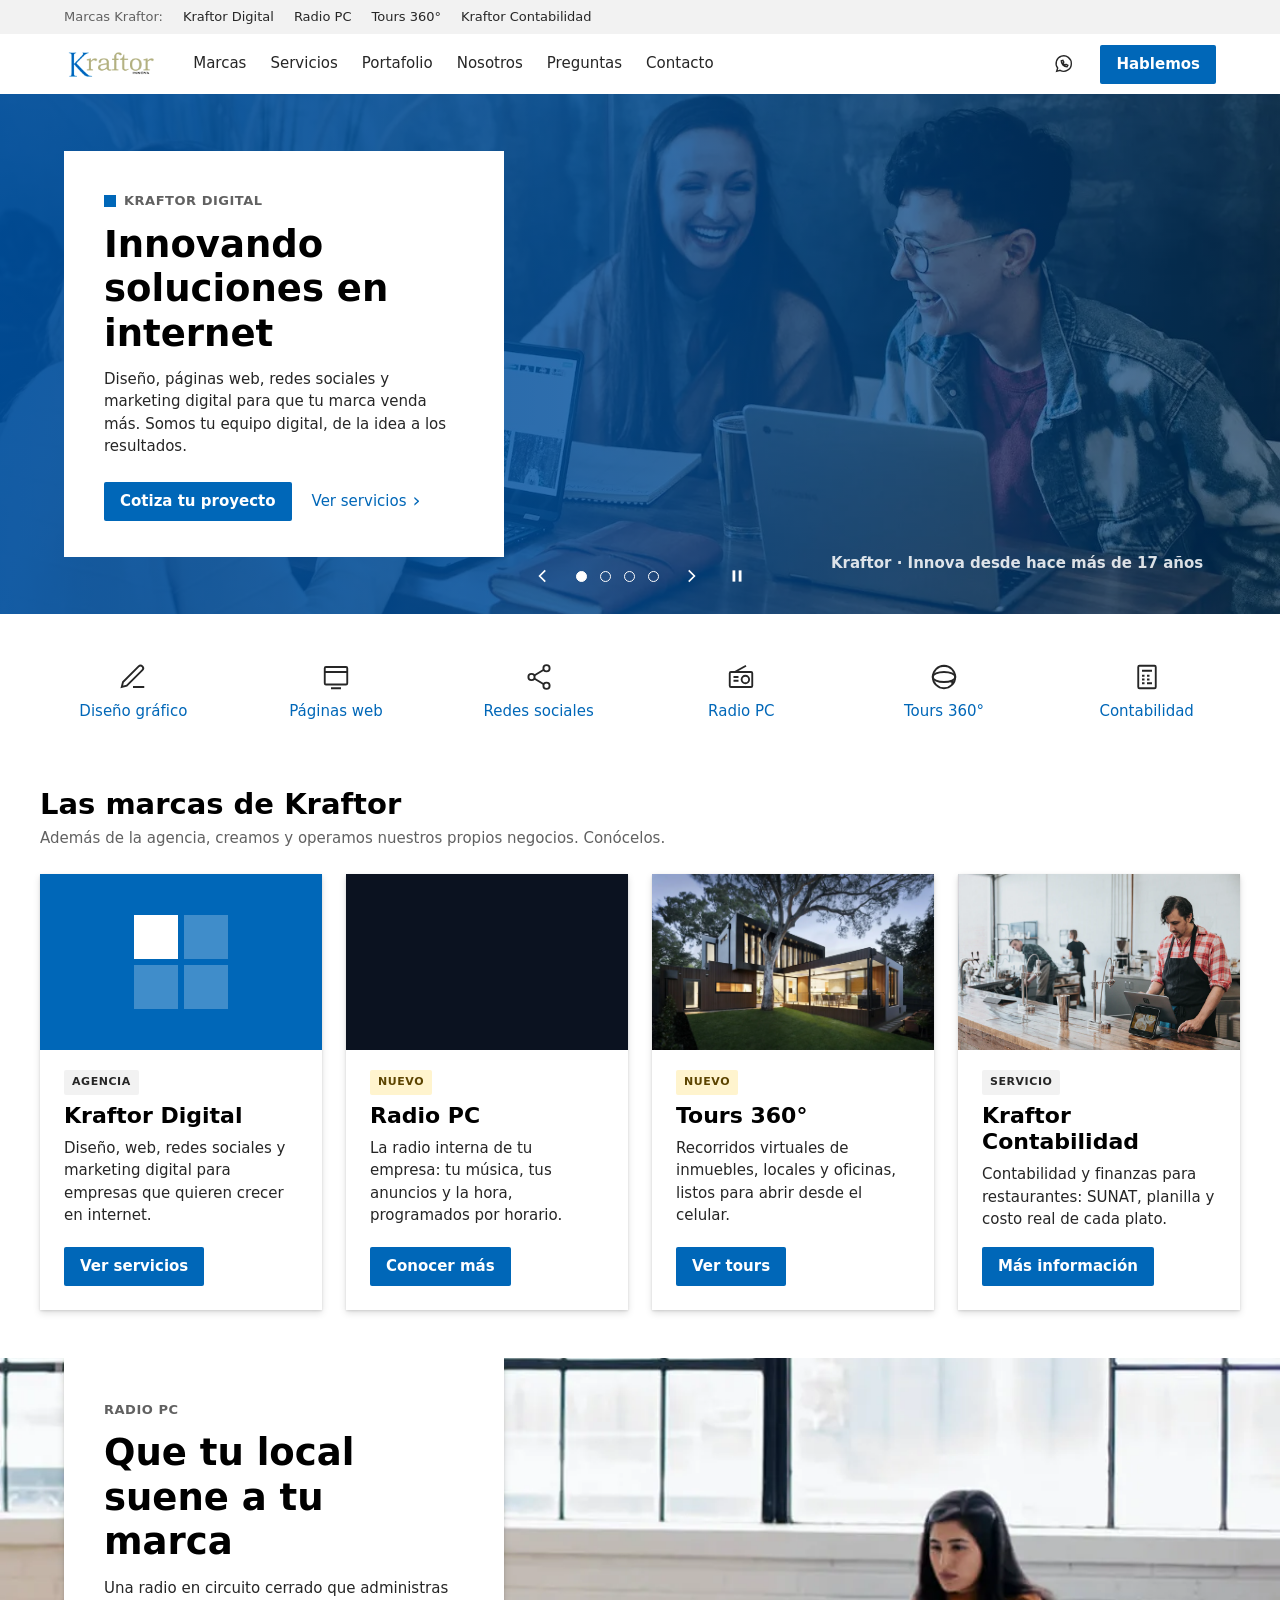
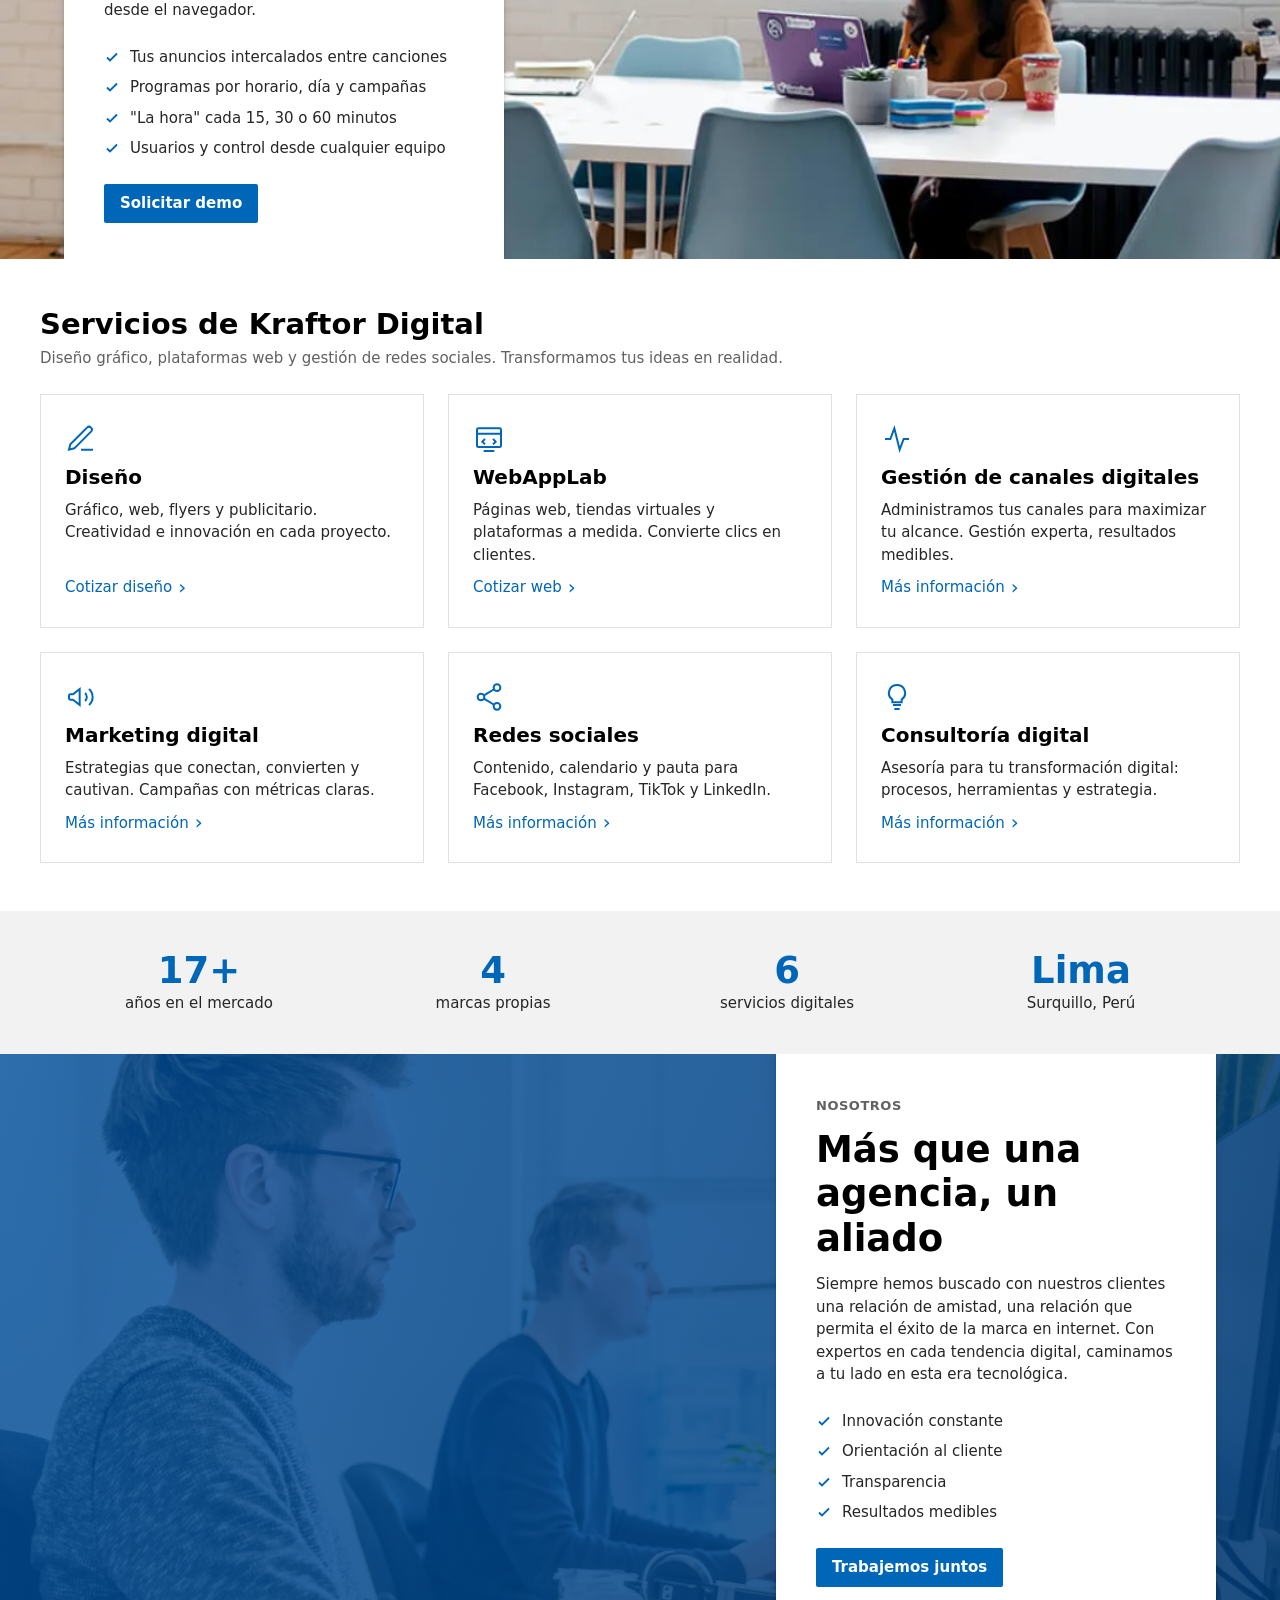
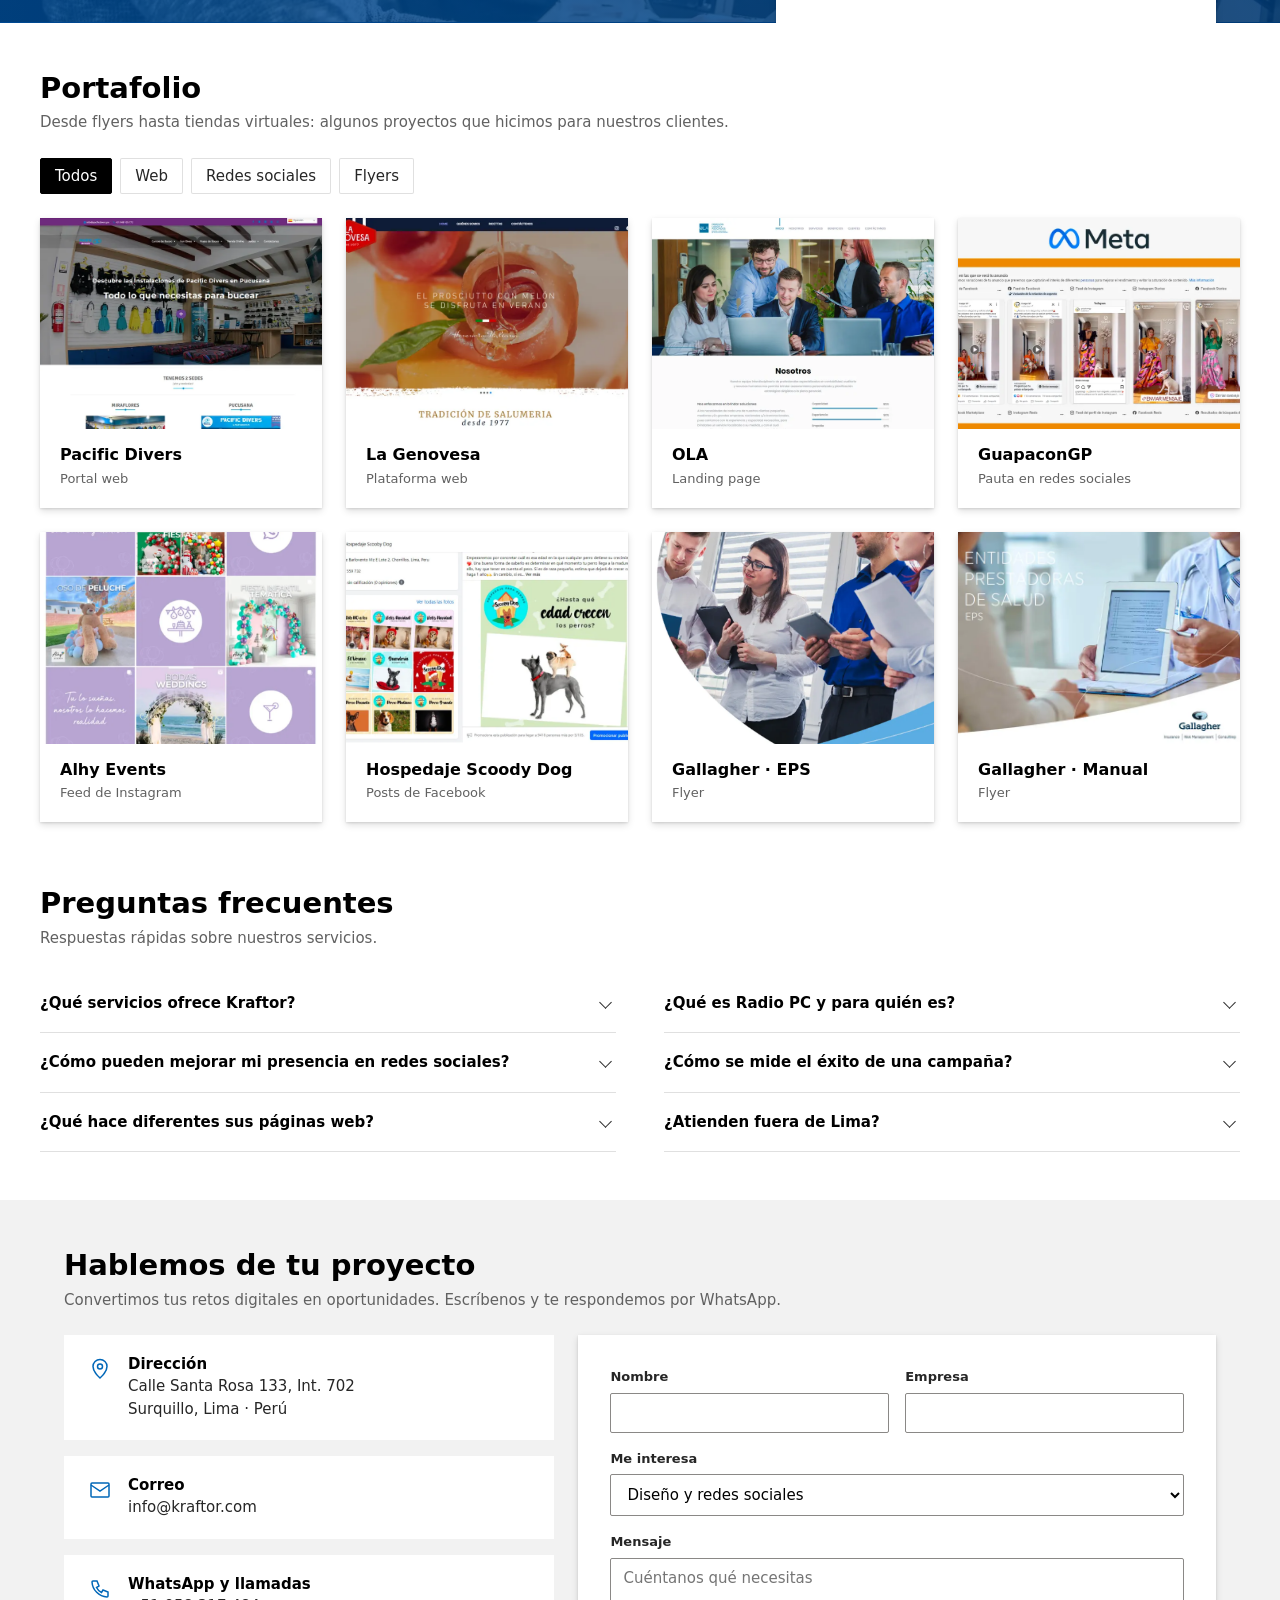
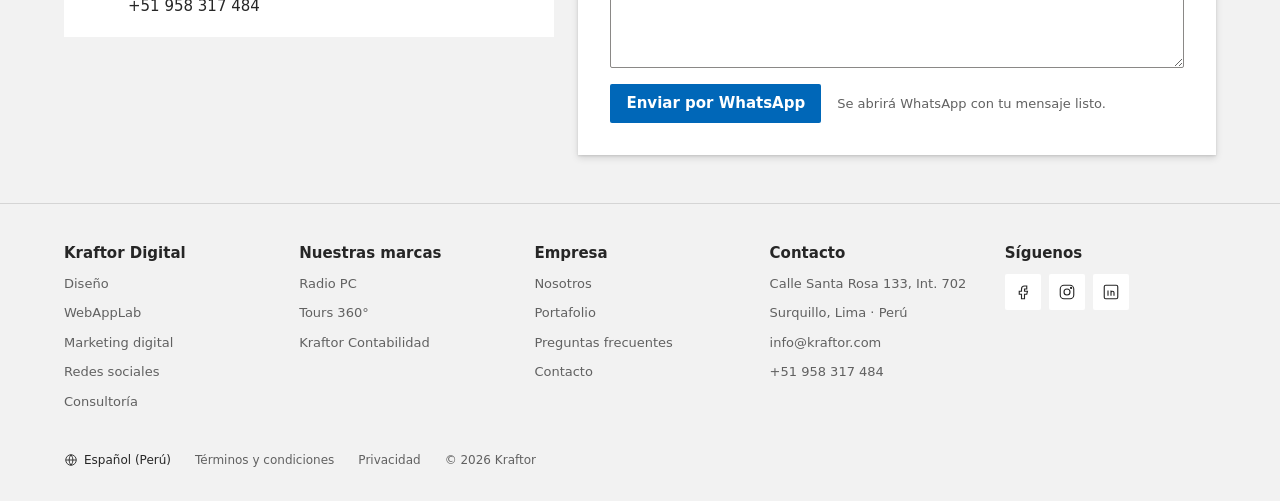
==== index.html @ 8a876e5a "Nuevo sitio kraftor.com (diseño Vitrina, estilo Microsoft) Co-Authored-By: Claude Opus 5.5 <noreply@" ====
<!doctype html>
<html lang="es">
<head>
<meta charset="utf-8" />
<meta name="viewport" content="width=device-width, initial-scale=1" />
<title>Kraftor · Innovando soluciones en internet</title>
<meta name="description" content="Agencia digital en Lima: diseño, páginas web, redes sociales y marketing digital. Conoce también Radio PC, Tours 360° y Kraftor Contabilidad." />
<meta property="og:title" content="Kraftor · Innovando soluciones en internet" />
<meta property="og:description" content="Diseño, páginas web, redes sociales y marketing digital. Y nuestras marcas: Radio PC, Tours 360° y Kraftor Contabilidad." />
<meta property="og:type" content="website" />
<meta property="og:url" content="https://kraftor.com/" />
<meta property="og:image" content="https://kraftor.com/img/equipo-laptops-1600.webp" />
<link rel="canonical" href="https://kraftor.com/" />
<link rel="icon" href="img/favicon.png" />
<link rel="stylesheet" href="css/styles.css" />
</head>
<body>

<!-- Banda de marcas (como la barra de Microsoft con sus productos) -->
<div class="marcas-bar">
  <div class="wrap">
    <span>Marcas Kraftor:</span>
    <a href="#marcas">Kraftor Digital</a>
    <a href="#radio-pc">Radio PC</a>
    <a href="https://360.kraftor.com" target="_blank" rel="noopener">Tours 360°</a>
    <a href="https://contabilidad.kraftor.com" target="_blank" rel="noopener">Kraftor Contabilidad</a>
  </div>
</div>

<header class="nav" id="nav">
  <div class="wrap">
    <a class="logo" href="#inicio" aria-label="Kraftor, ir al inicio"><img src="img/logo_kraftor_280x100.png" alt="Kraftor Innova" width="95" height="34" /></a>
    <ul class="nav-links" id="menu">
      <li><a href="#marcas">Marcas</a></li>
      <li><a href="#servicios">Servicios</a></li>
      <li><a href="#portafolio">Portafolio</a></li>
      <li><a href="#nosotros">Nosotros</a></li>
      <li><a href="#preguntas">Preguntas</a></li>
      <li><a href="#contacto">Contacto</a></li>
    </ul>
    <div class="nav-der">
      <a class="icon-btn" data-wa href="#contacto" aria-label="Escríbenos por WhatsApp">
        <svg viewBox="0 0 24 24" fill="none" stroke="currentColor" stroke-width="1.5"><path d="M20 11.6a8.3 8.3 0 0 1-12.3 7.3L4 20l1.1-3.6A8.3 8.3 0 1 1 20 11.6Z"/><path d="M9 8.5c0 3.5 2.7 6.5 6.3 6.5l.9-1.6-2-1-.9.9c-1-.4-2-1.4-2.4-2.4l.9-.9-1-2L9 8.5Z"/></svg>
      </a>
      <a class="btn" href="#contacto">Hablemos</a>
      <button class="icon-btn menu-btn" id="menuBtn" aria-label="Abrir menú" aria-expanded="false" aria-controls="menu">
        <svg viewBox="0 0 24 24" fill="none" stroke="currentColor" stroke-width="1.5"><path d="M3 6h18M3 12h18M3 18h18"/></svg>
      </button>
    </div>
  </div>
</header>

<main id="inicio">

  <!-- ============ HERO CARRUSEL ============ -->
  <section class="hero" aria-roledescription="carrusel" aria-label="Destacados">
    <div class="slides" id="slides">

      <article class="slide activo fondo-kraftor" aria-roledescription="diapositiva" aria-label="1 de 4">
        <div class="slide-fondo" aria-hidden="true">
          <img src="img/equipo-laptops-1600.webp" alt="" style="object-position: 70% 40%" />
          <div class="velo-azul velo-hero"></div>
          <div class="claim">Kraftor · Innova desde hace más de 17 años</div>
        </div>
        <div class="wrap">
          <div class="tarjeta-hero">
            <span class="eyebrow"><i class="marca-cuadro" style="background:var(--azul)"></i>Kraftor Digital</span>
            <h1>Innovando soluciones en internet</h1>
            <p>Diseño, páginas web, redes sociales y marketing digital para que tu marca venda más. Somos tu equipo digital, de la idea a los resultados.</p>
            <div class="acciones">
              <a class="btn" href="#contacto">Cotiza tu proyecto</a>
              <a class="link" href="#servicios">Ver servicios</a>
            </div>
          </div>
        </div>
      </article>

      <article class="slide fondo-radio" aria-roledescription="diapositiva" aria-label="2 de 4">
        <div class="slide-fondo" aria-hidden="true">
          <span class="al-aire">AL AIRE</span>
          <div class="ecualizador"><i></i><i></i><i></i><i></i><i></i><i></i><i></i><i></i><i></i></div>
        </div>
        <div class="wrap">
          <div class="tarjeta-hero">
            <span class="eyebrow"><i class="marca-cuadro" style="background:#0b1220"></i>Radio PC · Nuevo</span>
            <h2>Tu empresa, con su propia radio</h2>
            <p>Música, tus anuncios y la hora, en circuito cerrado. Ideal para tiendas, oficinas, restaurantes y centros comerciales.</p>
            <div class="acciones">
              <a class="btn" href="#radio-pc">Conoce Radio PC</a>
              <a class="link" data-wa-texto="Hola, quiero una demo de Radio PC" href="#contacto">Pedir demo</a>
            </div>
          </div>
        </div>
      </article>

      <article class="slide" style="--bg-slide:#1b2a3a; background:#1b2a3a" aria-roledescription="diapositiva" aria-label="3 de 4">
        <div class="slide-fondo lado" aria-hidden="true"><img src="img/tours-360-casa.webp" alt="" style="object-position: 55% 60%" loading="lazy" /></div>
        <div class="wrap">
          <div class="tarjeta-hero">
            <span class="eyebrow"><i class="marca-cuadro" style="background:#1b2a3a"></i>Tours 360° · Nuevo</span>
            <h2>Que recorran tu espacio antes de visitarlo</h2>
            <p>Fotografiamos tu inmueble, local u oficina en 360° y lo convertimos en un recorrido que tus clientes abren desde el celular.</p>
            <div class="acciones">
              <a class="btn" href="https://360.kraftor.com" target="_blank" rel="noopener">Ver Tours 360°</a>
              <a class="link" data-wa-texto="Hola, quiero cotizar un tour virtual 360°" href="#contacto">Cotizar mi tour</a>
            </div>
          </div>
        </div>
      </article>

      <article class="slide" style="--bg-slide:#2c2a26; background:#2c2a26" aria-roledescription="diapositiva" aria-label="4 de 4">
        <div class="slide-fondo lado" aria-hidden="true"><img src="img/conta-cocina-900.webp" alt="" loading="lazy" /></div>
        <div class="wrap">
          <div class="tarjeta-hero">
            <span class="eyebrow"><i class="marca-cuadro" style="background:#2f5d50"></i>Kraftor Contabilidad</span>
            <h2>Tú cuidas la cocina. Nosotros, los números.</h2>
            <p>Contabilidad, SUNAT, planilla y costeo de platos para restaurantes y negocios gastronómicos.</p>
            <div class="acciones">
              <a class="btn" href="https://contabilidad.kraftor.com" target="_blank" rel="noopener">Más información</a>
            </div>
          </div>
        </div>
      </article>
    </div>

    <div class="hero-ctrl">
      <button id="prev" aria-label="Anterior"><svg viewBox="0 0 16 16" fill="none" stroke="currentColor" stroke-width="1.5"><path d="M10 3 5 8l5 5"/></svg></button>
      <div id="puntos" style="display:flex"></div>
      <button id="next" aria-label="Siguiente"><svg viewBox="0 0 16 16" fill="none" stroke="currentColor" stroke-width="1.5"><path d="m6 3 5 5-5 5"/></svg></button>
      <button id="pausa" aria-label="Pausar"><svg viewBox="0 0 16 16" fill="currentColor"><rect x="4" y="3" width="2.5" height="10"/><rect x="9.5" y="3" width="2.5" height="10"/></svg></button>
    </div>
  </section>

  <!-- ============ FILA DE ÍCONOS ============ -->
  <nav class="iconos wrap" aria-label="Accesos rápidos">
    <ul>
      <li><a href="#servicios"><svg viewBox="0 0 24 24" fill="none" stroke="currentColor" stroke-width="1.5"><path d="M12 20h9M16.5 3.5a2.1 2.1 0 0 1 3 3L7 19l-4 1 1-4Z"/></svg>Diseño gráfico</a></li>
      <li><a href="#servicios"><svg viewBox="0 0 24 24" fill="none" stroke="currentColor" stroke-width="1.5"><rect x="3" y="4" width="18" height="14" rx="1"/><path d="M3 8h18M8 21h8"/></svg>Páginas web</a></li>
      <li><a href="#servicios"><svg viewBox="0 0 24 24" fill="none" stroke="currentColor" stroke-width="1.5"><circle cx="18" cy="5" r="2.5"/><circle cx="6" cy="12" r="2.5"/><circle cx="18" cy="19" r="2.5"/><path d="m8.2 10.8 7.6-4.6M8.2 13.2l7.6 4.6"/></svg>Redes sociales</a></li>
      <li><a href="#radio-pc"><svg viewBox="0 0 24 24" fill="none" stroke="currentColor" stroke-width="1.5"><rect x="3" y="8" width="18" height="12" rx="1"/><path d="m7 8 9-5"/><circle cx="15.5" cy="14" r="3"/><path d="M6 12h4M6 15h4"/></svg>Radio PC</a></li>
      <li><a href="https://360.kraftor.com" target="_blank" rel="noopener"><svg viewBox="0 0 24 24" fill="none" stroke="currentColor" stroke-width="1.5"><ellipse cx="12" cy="12" rx="9" ry="4"/><path d="M12 3a9 9 0 0 1 0 18M12 3a9 9 0 0 0 0 18"/><path d="m17 15.5 2 .5-.5 2"/></svg>Tours 360°</a></li>
      <li><a href="https://contabilidad.kraftor.com" target="_blank" rel="noopener"><svg viewBox="0 0 24 24" fill="none" stroke="currentColor" stroke-width="1.5"><rect x="5" y="3" width="14" height="18" rx="1"/><path d="M8 7h8M8 11h2M12 11h2M8 14h2M12 14h2M8 17h2M12 17h4"/></svg>Contabilidad</a></li>
    </ul>
  </nav>

  <!-- ============ MARCAS (grilla de 4) ============ -->
  <section class="seccion wrap" id="marcas">
    <div class="sec-head">
      <h2>Las marcas de Kraftor</h2>
      <p>Además de la agencia, creamos y operamos nuestros propios negocios. Conócelos.</p>
    </div>
    <div class="grid-4">
      <article class="card">
        <div class="card-img"><div class="ilus ilus-digital"><div class="cuad"><i></i><i></i><i></i><i></i></div></div></div>
        <div class="card-body">
          <span class="tag">Agencia</span>
          <h3>Kraftor Digital</h3>
          <p>Diseño, web, redes sociales y marketing digital para empresas que quieren crecer en internet.</p>
          <a class="btn" href="#servicios">Ver servicios</a>
        </div>
      </article>
      <article class="card">
        <div class="card-img"><div class="ilus ilus-radio"><div class="mini-eq"><i></i><i></i><i></i><i></i><i></i><i></i><i></i></div></div></div>
        <div class="card-body">
          <span class="tag nuevo">Nuevo</span>
          <h3>Radio PC</h3>
          <p>La radio interna de tu empresa: tu música, tus anuncios y la hora, programados por horario.</p>
          <a class="btn" href="#radio-pc">Conocer más</a>
        </div>
      </article>
      <article class="card">
        <div class="card-img"><img src="img/tours-360-casa.webp" alt="Casa moderna iluminada al anochecer" loading="lazy" /></div>
        <div class="card-body">
          <span class="tag nuevo">Nuevo</span>
          <h3>Tours 360°</h3>
          <p>Recorridos virtuales de inmuebles, locales y oficinas, listos para abrir desde el celular.</p>
          <a class="btn" href="https://360.kraftor.com" target="_blank" rel="noopener">Ver tours</a>
        </div>
      </article>
      <article class="card">
        <div class="card-img"><img src="img/conta-cuentas-900.webp" alt="Dueño de restaurante revisando sus cuentas" loading="lazy" /></div>
        <div class="card-body">
          <span class="tag">Servicio</span>
          <h3>Kraftor Contabilidad</h3>
          <p>Contabilidad y finanzas para restaurantes: SUNAT, planilla y costo real de cada plato.</p>
          <a class="btn" href="https://contabilidad.kraftor.com" target="_blank" rel="noopener">Más información</a>
        </div>
      </article>
    </div>
  </section>

  <!-- ============ BANDA: RADIO PC ============ -->
  <section class="banda" id="radio-pc">
    <img src="img/equipo-1200.webp" alt="" loading="lazy" />
    <div class="wrap">
      <div class="tarjeta-hero">
        <span class="eyebrow">Radio PC</span>
        <h2>Que tu local suene a tu marca</h2>
        <p>Una radio en circuito cerrado que administras desde el navegador.</p>
        <ul class="lista-check">
          <li>Tus anuncios intercalados entre canciones</li>
          <li>Programas por horario, día y campañas</li>
          <li>"La hora" cada 15, 30 o 60 minutos</li>
          <li>Usuarios y control desde cualquier equipo</li>
        </ul>
        <a class="btn" data-wa-texto="Hola, quiero una demo de Radio PC" href="#contacto">Solicitar demo</a>
      </div>
    </div>
  </section>

  <!-- ============ SERVICIOS ============ -->
  <section class="seccion wrap" id="servicios">
    <div class="sec-head">
      <h2>Servicios de Kraftor Digital</h2>
      <p>Diseño gráfico, plataformas web y gestión de redes sociales. Transformamos tus ideas en realidad.</p>
    </div>
    <div class="grid-3">
      <div class="servicio">
        <svg viewBox="0 0 24 24" fill="none" stroke="currentColor" stroke-width="1.5"><path d="M12 20h9M16.5 3.5a2.1 2.1 0 0 1 3 3L7 19l-4 1 1-4Z"/></svg>
        <h3>Diseño</h3>
        <p>Gráfico, web, flyers y publicitario. Creatividad e innovación en cada proyecto.</p>
        <a class="link" href="#contacto">Cotizar diseño</a>
      </div>
      <div class="servicio">
        <svg viewBox="0 0 24 24" fill="none" stroke="currentColor" stroke-width="1.5"><rect x="3" y="4" width="18" height="14" rx="1"/><path d="M3 8h18M8 21h8M9 12l-2 2 2 2M15 12l2 2-2 2"/></svg>
        <h3>WebAppLab</h3>
        <p>Páginas web, tiendas virtuales y plataformas a medida. Convierte clics en clientes.</p>
        <a class="link" href="#contacto">Cotizar web</a>
      </div>
      <div class="servicio">
        <svg viewBox="0 0 24 24" fill="none" stroke="currentColor" stroke-width="1.5"><path d="M3 12h4l3-8 4 16 3-8h4"/></svg>
        <h3>Gestión de canales digitales</h3>
        <p>Administramos tus canales para maximizar tu alcance. Gestión experta, resultados medibles.</p>
        <a class="link" href="#contacto">Más información</a>
      </div>
      <div class="servicio">
        <svg viewBox="0 0 24 24" fill="none" stroke="currentColor" stroke-width="1.5"><path d="M3 11v2a1 1 0 0 0 1 1h2l5 4V6L6 10H4a1 1 0 0 0-1 1ZM15 9a4 4 0 0 1 0 6M18 6a8 8 0 0 1 0 12"/></svg>
        <h3>Marketing digital</h3>
        <p>Estrategias que conectan, convierten y cautivan. Campañas con métricas claras.</p>
        <a class="link" href="#contacto">Más información</a>
      </div>
      <div class="servicio">
        <svg viewBox="0 0 24 24" fill="none" stroke="currentColor" stroke-width="1.5"><circle cx="18" cy="5" r="2.5"/><circle cx="6" cy="12" r="2.5"/><circle cx="18" cy="19" r="2.5"/><path d="m8.2 10.8 7.6-4.6M8.2 13.2l7.6 4.6"/></svg>
        <h3>Redes sociales</h3>
        <p>Contenido, calendario y pauta para Facebook, Instagram, TikTok y LinkedIn.</p>
        <a class="link" href="#contacto">Más información</a>
      </div>
      <div class="servicio">
        <svg viewBox="0 0 24 24" fill="none" stroke="currentColor" stroke-width="1.5"><path d="M9 18h6M10 21h4M12 3a6 6 0 0 0-3.5 10.9V16h7v-2.1A6 6 0 0 0 12 3Z"/></svg>
        <h3>Consultoría digital</h3>
        <p>Asesoría para tu transformación digital: procesos, herramientas y estrategia.</p>
        <a class="link" href="#contacto">Más información</a>
      </div>
    </div>
  </section>

  <!-- ============ CIFRAS ============ -->
  <section class="cifras" id="nosotros" aria-label="Kraftor en cifras">
    <div class="wrap">
      <ul>
        <li><strong>17+</strong><span>años en el mercado</span></li>
        <li><strong>4</strong><span>marcas propias</span></li>
        <li><strong>6</strong><span>servicios digitales</span></li>
        <li><strong>Lima</strong><span>Surquillo, Perú</span></li>
      </ul>
    </div>
  </section>

  <!-- ============ BANDA: NOSOTROS ============ -->
  <section class="banda der" style="background:var(--azul-hero-2)">
    <img class="espejo" src="img/nosotros-oficina-1600.webp" alt="" loading="lazy" />
    <div class="velo-azul" aria-hidden="true"></div>
    <div class="wrap">
      <div class="tarjeta-hero">
        <span class="eyebrow">Nosotros</span>
        <h2>Más que una agencia, un aliado</h2>
        <p>Siempre hemos buscado con nuestros clientes una relación de amistad, una relación que permita el éxito de la marca en internet. Con expertos en cada tendencia digital, caminamos a tu lado en esta era tecnológica.</p>
        <ul class="lista-check">
          <li>Innovación constante</li>
          <li>Orientación al cliente</li>
          <li>Transparencia</li>
          <li>Resultados medibles</li>
        </ul>
        <a class="btn" href="#contacto">Trabajemos juntos</a>
      </div>
    </div>
  </section>

  <!-- ============ PORTAFOLIO ============ -->
  <section class="seccion wrap" id="portafolio">
    <div class="sec-head">
      <h2>Portafolio</h2>
      <p>Desde flyers hasta tiendas virtuales: algunos proyectos que hicimos para nuestros clientes.</p>
    </div>
    <div class="filtros" role="group" aria-label="Filtrar portafolio">
      <button aria-pressed="true" data-f="*">Todos</button>
      <button aria-pressed="false" data-f="web">Web</button>
      <button aria-pressed="false" data-f="redes">Redes sociales</button>
      <button aria-pressed="false" data-f="flyer">Flyers</button>
    </div>
    <div class="grid-4 port" id="port">
      <article class="card" data-cat="web"><div class="card-img"><img src="img/portafolio/p4.webp" alt="Sitio web de Pacific Divers" loading="lazy" /></div><div class="card-body"><h3>Pacific Divers</h3><span class="cat">Portal web</span></div></article>
      <article class="card" data-cat="web"><div class="card-img"><img src="img/portafolio/p7.webp" alt="Plataforma web de La Genovesa" loading="lazy" /></div><div class="card-body"><h3>La Genovesa</h3><span class="cat">Plataforma web</span></div></article>
      <article class="card" data-cat="web"><div class="card-img"><img src="img/portafolio/p8.webp" alt="Landing page de OLA" loading="lazy" /></div><div class="card-body"><h3>OLA</h3><span class="cat">Landing page</span></div></article>
      <article class="card" data-cat="redes"><div class="card-img"><img src="img/portafolio/p2.webp" alt="Pauta publicitaria GuapaconGP" loading="lazy" /></div><div class="card-body"><h3>GuapaconGP</h3><span class="cat">Pauta en redes sociales</span></div></article>
      <article class="card" data-cat="redes"><div class="card-img"><img src="img/portafolio/p5.webp" alt="Feed de Instagram de Alhy Events" loading="lazy" /></div><div class="card-body"><h3>Alhy Events</h3><span class="cat">Feed de Instagram</span></div></article>
      <article class="card" data-cat="redes"><div class="card-img"><img src="img/portafolio/p9.webp" alt="Posts de Facebook de Hospedaje Scoody Dog" loading="lazy" /></div><div class="card-body"><h3>Hospedaje Scoody Dog</h3><span class="cat">Posts de Facebook</span></div></article>
      <article class="card" data-cat="flyer"><div class="card-img"><img src="img/portafolio/p1.webp" alt="Flyer EPS para Gallagher" loading="lazy" /></div><div class="card-body"><h3>Gallagher · EPS</h3><span class="cat">Flyer</span></div></article>
      <article class="card" data-cat="flyer"><div class="card-img"><img src="img/portafolio/p3.webp" alt="Manual de entidades EPS para Gallagher" loading="lazy" /></div><div class="card-body"><h3>Gallagher · Manual</h3><span class="cat">Flyer</span></div></article>
    </div>
  </section>

  <!-- ============ PREGUNTAS ============ -->
  <section class="seccion wrap" id="preguntas" style="padding-top:16px">
    <div class="sec-head">
      <h2>Preguntas frecuentes</h2>
      <p>Respuestas rápidas sobre nuestros servicios.</p>
    </div>
    <div class="faq">
      <div>
        <details><summary>¿Qué servicios ofrece Kraftor?</summary><p>Diseño gráfico y web, desarrollo de páginas y plataformas, gestión de redes sociales, marketing digital y consultoría digital. Además tenemos marcas propias: Radio PC, Tours 360° y Kraftor Contabilidad.</p></details>
        <details><summary>¿Cómo pueden mejorar mi presencia en redes sociales?</summary><p>Creamos una estrategia a tu medida: calendario de contenidos, diseño de piezas, pauta publicitaria y reportes para medir el engagement y las ventas.</p></details>
        <details><summary>¿Qué hace diferentes sus páginas web?</summary><p>Sitios rápidos, atractivos y pensados para buscadores y celulares, con una experiencia de usuario clara para que tus visitas se conviertan en clientes.</p></details>
      </div>
      <div>
        <details><summary>¿Qué es Radio PC y para quién es?</summary><p>Es la radio interna de tu empresa: música, anuncios propios y la hora, en circuito cerrado. Pensada para tiendas, oficinas, restaurantes y locales con público.</p></details>
        <details><summary>¿Cómo se mide el éxito de una campaña?</summary><p>Con métricas y análisis de datos: alcance, interacción, clics, mensajes y ventas. Ajustamos la estrategia para buscar el mejor retorno de inversión.</p></details>
        <details><summary>¿Atienden fuera de Lima?</summary><p>Sí. Estamos en Surquillo, Lima, y trabajamos de forma remota con clientes de todo el Perú.</p></details>
      </div>
    </div>
  </section>

  <!-- ============ CONTACTO ============ -->
  <section class="seccion contacto" id="contacto">
    <div class="wrap">
      <div class="sec-head">
        <h2>Hablemos de tu proyecto</h2>
        <p>Convertimos tus retos digitales en oportunidades. Escríbenos y te respondemos por WhatsApp.</p>
      </div>
      <div class="contacto-grid">
        <div class="datos">
          <div class="dato">
            <svg viewBox="0 0 24 24" fill="none" stroke="currentColor" stroke-width="1.5"><path d="M12 21s7-6.2 7-11.5a7 7 0 1 0-14 0C5 14.8 12 21 12 21Z"/><circle cx="12" cy="9.5" r="2.5"/></svg>
            <div><h3>Dirección</h3><p>Calle Santa Rosa 133, Int. 702<br />Surquillo, Lima · Perú</p></div>
          </div>
          <div class="dato">
            <svg viewBox="0 0 24 24" fill="none" stroke="currentColor" stroke-width="1.5"><rect x="3" y="5" width="18" height="14" rx="1"/><path d="m3 7 9 6 9-6"/></svg>
            <div><h3>Correo</h3><a data-correo href="mailto:info@kraftor.com">info@kraftor.com</a></div>
          </div>
          <div class="dato">
            <svg viewBox="0 0 24 24" fill="none" stroke="currentColor" stroke-width="1.5"><path d="M5 4h4l2 5-2.5 1.5a11 11 0 0 0 5 5L15 13l5 2v4a1 1 0 0 1-1 1A16 16 0 0 1 4 5a1 1 0 0 1 1-1Z"/></svg>
            <div><h3>WhatsApp y llamadas</h3><a data-wa href="#contacto">+51 958 317 484</a></div>
          </div>
        </div>
        <form class="form" id="form" novalidate>
          <label>Nombre<input name="nombre" required autocomplete="name" /></label>
          <label>Empresa<input name="empresa" autocomplete="organization" /></label>
          <label class="full">Me interesa
            <select name="interes">
              <option>Diseño y redes sociales</option>
              <option>Página web o tienda virtual</option>
              <option>Marketing digital</option>
              <option>Radio PC</option>
              <option>Tours 360°</option>
              <option>Kraftor Contabilidad</option>
              <option>Otro</option>
            </select>
          </label>
          <label class="full">Mensaje<textarea name="mensaje" required placeholder="Cuéntanos qué necesitas"></textarea></label>
          <div class="full" style="display:flex;gap:16px;align-items:center;flex-wrap:wrap">
            <button class="btn" type="submit">Enviar por WhatsApp</button>
            <span class="nota">Se abrirá WhatsApp con tu mensaje listo.</span>
          </div>
        </form>
      </div>
    </div>
  </section>
</main>

<!-- ============ PIE ============ -->
<footer class="pie">
  <div class="wrap">
    <div class="pie-cols">
      <div>
        <h4>Kraftor Digital</h4>
        <ul><li><a href="#servicios">Diseño</a></li><li><a href="#servicios">WebAppLab</a></li><li><a href="#servicios">Marketing digital</a></li><li><a href="#servicios">Redes sociales</a></li><li><a href="#servicios">Consultoría</a></li></ul>
      </div>
      <div>
        <h4>Nuestras marcas</h4>
        <ul><li><a href="#radio-pc">Radio PC</a></li><li><a href="https://360.kraftor.com" target="_blank" rel="noopener">Tours 360°</a></li><li><a href="https://contabilidad.kraftor.com" target="_blank" rel="noopener">Kraftor Contabilidad</a></li></ul>
      </div>
      <div>
        <h4>Empresa</h4>
        <ul><li><a href="#nosotros">Nosotros</a></li><li><a href="#portafolio">Portafolio</a></li><li><a href="#preguntas">Preguntas frecuentes</a></li><li><a href="#contacto">Contacto</a></li></ul>
      </div>
      <div>
        <h4>Contacto</h4>
        <ul><li>Calle Santa Rosa 133, Int. 702</li><li>Surquillo, Lima · Perú</li><li><a data-correo href="mailto:info@kraftor.com">info@kraftor.com</a></li><li><a data-wa href="#contacto">+51 958 317 484</a></li></ul>
      </div>
      <div>
        <h4>Síguenos</h4>
        <div class="redes" id="redes"></div>
      </div>
    </div>
    <div class="pie-legal">
      <span class="idioma"><svg width="14" height="14" viewBox="0 0 24 24" fill="none" stroke="currentColor" stroke-width="1.5"><circle cx="12" cy="12" r="9"/><path d="M3 12h18M12 3a14 14 0 0 1 0 18M12 3a14 14 0 0 0 0 18"/></svg>Español (Perú)</span>
      <a href="#">Términos y condiciones</a>
      <a href="#">Privacidad</a>
      <span>© <span id="anio">2026</span> Kraftor</span>
    </div>
  </div>
</footer>

<button class="arriba" id="arriba" aria-label="Volver al principio"><svg viewBox="0 0 16 16" fill="none" stroke="currentColor" stroke-width="1.5"><path d="M8 13V3M3.5 7.5 8 3l4.5 4.5"/></svg>Volver al principio</button>

<script src="js/main.js"></script>
</body>
</html>
---- css/styles.css ----
/* =========================================================
 kraftor.com · diseño "Vitrina" (estilo Microsoft)
 Estilo Microsoft.com: lienzo blanco, un solo azul de acción,
 Segoe UI 400/600, radios de 2px, tarjetas con sombra suave.
 ========================================================= */
:root {
--azul: #0067b8;          /* único color de acción */
--azul-oscuro: #005a9e;
--azul-hero: #0050a0;
--azul-hero-2: #003a75;
--blanco: #ffffff;
--niebla: #f2f2f2;        /* pie de página y superficies suaves */
--negro: #000000;
--acero: #616161;         /* texto secundario */
--grafito: #262626;
--carbon: #171717;
--linea: rgba(0, 0, 0, .12);
--fuente: "Segoe UI", "Segoe UI Web (West European)", system-ui, -apple-system, BlinkMacSystemFont, Roboto, "Helvetica Neue", Arial, sans-serif;
--sombra: rgba(0, 0, 0, .13) 0 3px 7px 0, rgba(0, 0, 0, .11) 0 1px 2px 0;
--sombra-hover: rgba(0, 0, 0, .18) 0 8px 18px 0, rgba(0, 0, 0, .12) 0 2px 4px 0;
--r: 2px;
--max: 1200px;
}
* { box-sizing: border-box; }
html { scroll-behavior: smooth; scroll-padding-top: 72px; }
body { margin: 0; font-family: var(--fuente); font-size: 15px; line-height: 1.5; color: var(--negro); background: var(--blanco); -webkit-font-smoothing: antialiased; }
img { max-width: 100%; display: block; }
a { color: var(--azul); text-decoration: none; }
a:hover { text-decoration: underline; }
h1, h2, h3, h4 { font-weight: 600; margin: 0; line-height: 1.2; }
p { margin: 0; }
.wrap { max-width: var(--max); margin: 0 auto; padding: 0 24px; }
.sr { position: absolute; width: 1px; height: 1px; overflow: hidden; clip: rect(0 0 0 0); white-space: nowrap; }
:focus-visible { outline: 2px solid var(--negro); outline-offset: 2px; }

/* ---------- Botones ---------- */
.btn { display: inline-flex; align-items: center; gap: 8px; background: var(--azul); color: #fff; font: 600 15px/1 var(--fuente); padding: 12px 16px; border: 0; border-radius: var(--r); cursor: pointer; text-decoration: none; }
.btn:hover { background: var(--azul-oscuro); text-decoration: none; }
.btn svg { width: 16px; height: 16px; }
.link { display: inline-flex; align-items: center; gap: 6px; font-weight: 400; }
.link::after { content: "›"; font-size: 20px; line-height: 1; transform: translateY(-1px); }

/* ---------- Banda superior de marcas ---------- */
.marcas-bar { background: var(--niebla); font-size: 13px; color: var(--acero); }
.marcas-bar .wrap { display: flex; gap: 20px; align-items: center; height: 34px; overflow-x: auto; white-space: nowrap; scrollbar-width: none; }
.marcas-bar a { color: var(--grafito); }
.marcas-bar span { color: var(--acero); }

/* ---------- Navegación ---------- */
.nav { position: sticky; top: 0; z-index: 50; background: var(--blanco); }
.nav.sombra { box-shadow: 0 1px 0 var(--linea); }
.nav .wrap { display: flex; align-items: center; height: 60px; gap: 24px; }
.logo img { height: 34px; width: auto; }
.nav-links { display: flex; gap: 4px; list-style: none; margin: 0; padding: 0; }
.nav-links a { display: block; padding: 8px 10px; color: var(--grafito); font-size: 15px; border-bottom: 2px solid transparent; }
.nav-links a:hover { text-decoration: none; border-bottom-color: var(--azul); }
.nav-der { margin-left: auto; display: flex; align-items: center; gap: 16px; }
.icon-btn { display: grid; place-items: center; width: 40px; height: 40px; color: var(--grafito); border-radius: var(--r); background: none; border: 0; cursor: pointer; }
.icon-btn:hover { background: var(--niebla); }
.icon-btn svg { width: 22px; height: 22px; }
.menu-btn { display: none; }

/* ---------- Hero carrusel ---------- */
.hero { position: relative; background: var(--azul-hero-2); overflow: hidden; }
.slides { display: grid; }
.slide { grid-area: 1 / 1; position: relative; min-height: 520px; display: flex; align-items: center; opacity: 0; visibility: hidden; transition: opacity .6s ease, visibility .6s; }
.slide.activo { opacity: 1; visibility: visible; }
.slide-fondo { position: absolute; inset: 0; }
.slide-fondo img { width: 100%; height: 100%; object-fit: cover; }
.slide-fondo.lado { left: 42%; }
.slide-fondo.lado::before { content: ""; position: absolute; inset: 0; z-index: 1; background: linear-gradient(90deg, var(--bg-slide) 0, transparent 30%); }
.slide .wrap { position: relative; z-index: 2; width: 100%; }
.tarjeta-hero { background: var(--blanco); max-width: 440px; padding: 40px 40px 36px; }
.tarjeta-hero .eyebrow { display: inline-flex; align-items: center; gap: 8px; font-size: 13px; font-weight: 600; color: var(--acero); text-transform: uppercase; letter-spacing: .04em; margin-bottom: 12px; }
.tarjeta-hero h1, .tarjeta-hero h2 { font-size: 37px; margin-bottom: 12px; }
.tarjeta-hero p { color: var(--grafito); margin-bottom: 24px; }
.tarjeta-hero .acciones { display: flex; gap: 20px; align-items: center; flex-wrap: wrap; }
.marca-cuadro { width: 12px; height: 12px; display: inline-block; }

/* Fondos dibujados (sin foto) */
.fondo-kraftor { background: linear-gradient(115deg, #0050a0 0%, #003a75 100%); }
.fondo-kraftor .claim { position: absolute; right: 6%; bottom: 40px; color: #fff; font-weight: 600; font-size: 15px; opacity: .85; }

.fondo-radio { background: #0b1220; }
.ecualizador { position: absolute; right: 7%; top: 50%; transform: translateY(-50%); display: flex; align-items: flex-end; gap: 10px; height: 260px; }
.ecualizador i { width: 22px; background: #fff; opacity: .9; height: 30%; animation: eq 1.2s ease-in-out infinite alternate; }
.ecualizador i:nth-child(2n) { animation-duration: .9s; background: var(--azul); opacity: 1; }
.ecualizador i:nth-child(3n) { animation-duration: 1.5s; }
@keyframes eq { 0% { height: 15%; } 100% { height: 100%; } }
.al-aire { position: absolute; right: 7%; top: 40px; display: inline-flex; gap: 8px; align-items: center; color: #fff; font-size: 13px; font-weight: 600; letter-spacing: .08em; }
.al-aire::before { content: ""; width: 10px; height: 10px; border-radius: 50%; background: #e81123; box-shadow: 0 0 0 4px rgba(232,17,35,.25); }

.hero-ctrl { position: absolute; left: 0; right: 0; bottom: 18px; z-index: 5; display: flex; justify-content: center; align-items: center; gap: 6px; }
.hero-ctrl button { background: none; border: 0; cursor: pointer; width: 40px; height: 40px; display: grid; place-items: center; color: #fff; }
.hero-ctrl .punto { width: 24px; }
.hero-ctrl .punto::before { content: ""; width: 9px; height: 9px; border-radius: 50%; border: 1px solid #fff; display: block; }
.hero-ctrl .punto[aria-current="true"]::before { background: #fff; }
.hero-ctrl svg { width: 18px; height: 18px; }

/* ---------- Fila de íconos ---------- */
.iconos { padding: 40px 0 8px; }
.iconos ul { list-style: none; margin: 0; padding: 0; display: grid; grid-template-columns: repeat(6, 1fr); gap: 16px; }
.iconos a { display: flex; flex-direction: column; align-items: center; gap: 8px; text-align: center; padding: 8px; font-size: 15px; }
.iconos svg { width: 30px; height: 30px; color: var(--grafito); }

/* ---------- Encabezados de sección ---------- */
.seccion { padding: 48px 0; }
.sec-head { margin-bottom: 24px; max-width: 760px; }
.sec-head h2 { font-size: 29px; margin-bottom: 6px; }
.sec-head p { color: var(--acero); }
.sec-head.centro { text-align: center; margin-left: auto; margin-right: auto; }

/* ---------- Tarjetas de producto (4 columnas) ---------- */
.grid-4 { display: grid; grid-template-columns: repeat(4, 1fr); gap: 24px; }
.card { background: #fff; box-shadow: var(--sombra); display: flex; flex-direction: column; transition: box-shadow .2s, transform .2s; }
.card:hover { box-shadow: var(--sombra-hover); transform: translateY(-2px); }
.card-img { aspect-ratio: 16 / 10; overflow: hidden; background: var(--niebla); position: relative; }
.card-img img { width: 100%; height: 100%; object-fit: cover; }
.card-body { padding: 20px 24px 24px; display: flex; flex-direction: column; gap: 8px; flex: 1; }
.tag { align-self: flex-start; font-size: 11px; font-weight: 600; text-transform: uppercase; letter-spacing: .05em; padding: 4px 8px; border-radius: var(--r); background: var(--niebla); color: var(--grafito); }
.tag.nuevo { background: #fff4ce; color: #5c4400; }
.card h3 { font-size: 22px; }
.card p { color: var(--grafito); font-size: 15px; flex: 1; }
.card .btn { align-self: flex-start; margin-top: 8px; }

/* Tarjeta-ilustración (Radio PC, Kraftor Digital) */
.ilus { width: 100%; height: 100%; display: grid; place-items: center; }
.ilus-radio { background: #0b1220; }
.ilus-radio .mini-eq { display: flex; align-items: flex-end; gap: 6px; height: 80px; }
.ilus-radio .mini-eq i { width: 10px; background: #fff; animation: eq 1.1s ease-in-out infinite alternate; }
.ilus-radio .mini-eq i:nth-child(2n) { background: var(--azul); animation-duration: .8s; }
.ilus-digital { background: var(--azul); }
.ilus-digital .cuad { display: grid; grid-template-columns: repeat(2, 44px); gap: 6px; }
.ilus-digital .cuad i { height: 44px; background: rgba(255,255,255,.25); }
.ilus-digital .cuad i:first-child { background: #fff; }

/* ---------- Banda destacada (foto + tarjeta blanca) ---------- */
.banda { position: relative; min-height: 480px; display: flex; align-items: center; background: #0b1220; overflow: hidden; }
.banda > img { position: absolute; inset: 0; width: 100%; height: 100%; object-fit: cover; }
.banda .wrap { position: relative; width: 100%; }
.banda .tarjeta-hero { box-shadow: var(--sombra); }
.banda.der .tarjeta-hero { margin-left: auto; }
/* Foto de fondo con el azul encima, semitransparente (Nosotros) */
.banda > img.espejo { transform: scaleX(-1); object-position: 30% 35%; }
.velo-azul { position: absolute; inset: 0; background: linear-gradient(115deg, rgba(0, 80, 160, .80) 0%, rgba(0, 58, 117, .88) 100%); }
/* En el hero el velo se aclara hacia la derecha para que se vea la gente */
.velo-hero { background: linear-gradient(90deg, rgba(0, 80, 160, .90) 0%, rgba(0, 80, 160, .78) 45%, rgba(0, 58, 117, .55) 100%); }
.lista-check { list-style: none; padding: 0; margin: 0 0 24px; display: grid; gap: 8px; }
.lista-check li { display: flex; gap: 10px; color: var(--grafito); }
.lista-check li::before { content: ""; flex: none; width: 16px; height: 16px; margin-top: 3px; background: no-repeat center/16px url("data:image/svg+xml,%3Csvg xmlns='http://www.w3.org/2000/svg' viewBox='0 0 16 16' fill='none' stroke='%230067b8' stroke-width='1.8'%3E%3Cpath d='M3 8.5l3 3 7-7'/%3E%3C/svg%3E"); }

/* ---------- Servicios ---------- */
.grid-3 { display: grid; grid-template-columns: repeat(3, 1fr); gap: 24px; }
.servicio { padding: 28px 24px; border: 1px solid var(--linea); background: #fff; display: flex; flex-direction: column; gap: 10px; }
.servicio svg { width: 32px; height: 32px; color: var(--azul); }
.servicio h3 { font-size: 20px; }
.servicio p { color: var(--grafito); flex: 1; }

/* ---------- Cifras ---------- */
.cifras { background: var(--niebla); }
.cifras ul { list-style: none; margin: 0; padding: 40px 0; display: grid; grid-template-columns: repeat(4, 1fr); gap: 24px; text-align: center; }
.cifras strong { display: block; font-size: 37px; font-weight: 600; color: var(--azul); line-height: 1.1; }
.cifras span { color: var(--grafito); }

/* ---------- Portafolio ---------- */
.filtros { display: flex; gap: 8px; flex-wrap: wrap; margin-bottom: 24px; }
.filtros button { font: 400 15px var(--fuente); background: #fff; color: var(--grafito); border: 1px solid var(--linea); border-radius: var(--r); padding: 8px 14px; cursor: pointer; }
.filtros button[aria-pressed="true"] { background: var(--negro); color: #fff; border-color: var(--negro); }
.port .card-img { aspect-ratio: 4 / 3; }
.port .card-body { padding: 16px 20px 20px; gap: 4px; }
.port h3 { font-size: 16px; }
.port .cat { font-size: 13px; color: var(--acero); }
.port [hidden] { display: none; }

/* ---------- Preguntas ---------- */
.faq { display: grid; grid-template-columns: 1fr 1fr; gap: 0 48px; }
.faq details { border-bottom: 1px solid var(--linea); }
.faq summary { cursor: pointer; list-style: none; padding: 18px 32px 18px 0; position: relative; font-weight: 600; }
.faq summary::-webkit-details-marker { display: none; }
.faq summary::after { content: ""; position: absolute; right: 6px; top: 24px; width: 8px; height: 8px; border-right: 1.5px solid var(--grafito); border-bottom: 1.5px solid var(--grafito); transform: rotate(45deg); transition: transform .2s; }
.faq details[open] summary::after { transform: rotate(-135deg); top: 28px; }
.faq details p { padding: 0 0 18px; color: var(--grafito); }

/* ---------- Contacto ---------- */
.contacto { background: var(--niebla); }
.contacto-grid { display: grid; grid-template-columns: 1fr 1.3fr; gap: 24px; }
.datos { display: grid; gap: 16px; align-content: start; }
.dato { background: #fff; padding: 20px 24px; display: flex; gap: 16px; align-items: flex-start; }
.dato svg { width: 24px; height: 24px; color: var(--azul); flex: none; margin-top: 2px; }
.dato h3 { font-size: 15px; margin-bottom: 2px; }
.dato p, .dato a { color: var(--grafito); }
.form { background: #fff; padding: 32px; box-shadow: var(--sombra); display: grid; gap: 16px; grid-template-columns: 1fr 1fr; }
.form .full { grid-column: 1 / -1; }
.form label { display: grid; gap: 6px; font-size: 13px; font-weight: 600; color: var(--grafito); }
.form input, .form select, .form textarea { font: 400 15px var(--fuente); padding: 10px 12px; border: 1px solid #8a8886; border-radius: var(--r); background: #fff; color: var(--negro); width: 100%; }
.form input:focus, .form select:focus, .form textarea:focus { outline: 2px solid var(--azul); outline-offset: -1px; border-color: var(--azul); }
.form textarea { min-height: 110px; resize: vertical; }
.form .nota { font-size: 13px; color: var(--acero); }

/* ---------- Pie ---------- */
.pie { background: var(--niebla); color: var(--acero); font-size: 13px; border-top: 1px solid var(--linea); }
.pie-cols { display: grid; grid-template-columns: repeat(5, 1fr); gap: 24px; padding: 40px 0 24px; }
.pie h4 { font-size: 15px; color: var(--grafito); margin-bottom: 12px; }
.pie ul { list-style: none; padding: 0; margin: 0; display: grid; gap: 10px; }
.pie a { color: var(--acero); }
.pie a:hover { color: var(--negro); }
.redes { display: flex; gap: 8px; }
.redes a { display: grid; place-items: center; width: 36px; height: 36px; background: #fff; color: var(--grafito); border-radius: var(--r); }
.redes a:hover { color: var(--azul); }
.redes svg { width: 18px; height: 18px; }
.pie-legal { display: flex; flex-wrap: wrap; gap: 8px 24px; align-items: center; padding: 16px 0 32px; font-size: 12px; }
.pie-legal .idioma { display: inline-flex; gap: 6px; align-items: center; color: var(--grafito); }

/* ---------- Volver al principio / WhatsApp ---------- */
.arriba { position: fixed; right: 24px; bottom: 24px; z-index: 40; display: inline-flex; gap: 6px; align-items: center; background: #fff; color: var(--negro); border: 1px solid var(--negro); border-radius: var(--r); padding: 8px 12px; font: 400 13px var(--fuente); cursor: pointer; box-shadow: var(--sombra); opacity: 0; pointer-events: none; transition: opacity .2s; }
.arriba.ver { opacity: 1; pointer-events: auto; }
.arriba svg { width: 14px; height: 14px; }

/* ---------- Responsive ---------- */
@media (max-width: 1080px) {
.grid-4 { grid-template-columns: repeat(2, 1fr); }
.iconos ul { grid-template-columns: repeat(3, 1fr); }
.pie-cols { grid-template-columns: repeat(3, 1fr); }
}
@media (max-width: 860px) {
.nav-links { display: none; position: absolute; top: 60px; left: 0; right: 0; background: #fff; flex-direction: column; padding: 8px 16px 16px; box-shadow: 0 8px 16px rgba(0,0,0,.1); }
.nav-links.abierto { display: flex; }
.nav-links a { padding: 12px 8px; border-bottom: 1px solid var(--linea); }
.menu-btn { display: grid; }
.nav-der .btn { display: none; }
.grid-3 { grid-template-columns: 1fr 1fr; }
.faq, .contacto-grid { grid-template-columns: 1fr; }
.cifras ul { grid-template-columns: 1fr 1fr; }
.slide { min-height: 0; flex-direction: column; align-items: stretch; }
.slide-fondo, .slide-fondo.lado { position: relative; left: 0; height: 240px; }
.slide-fondo.lado::before { display: none; }
.slide .wrap { padding: 0; }
.tarjeta-hero { max-width: none; padding: 28px 16px 72px; }
.tarjeta-hero h1, .tarjeta-hero h2 { font-size: 29px; }
.hero-ctrl { bottom: 8px; }
.hero-ctrl button { color: var(--grafito); }
.hero-ctrl .punto::before { border-color: var(--grafito); }
.hero-ctrl .punto[aria-current="true"]::before { background: var(--grafito); }
.fondo-kraftor .claim, .al-aire { display: none; }
.ecualizador { right: 50%; transform: translate(50%, -50%); height: 160px; }
.banda { flex-direction: column; min-height: 0; }
.banda > img { position: relative; height: 240px; }
.banda .wrap { padding: 0; }
.banda .tarjeta-hero { padding-bottom: 32px; box-shadow: none; }
}
@media (max-width: 560px) {
.wrap { padding-left: 16px; padding-right: 16px; }
.grid-4, .grid-3 { grid-template-columns: 1fr; }
.iconos ul { grid-template-columns: repeat(2, 1fr); }
.pie-cols { grid-template-columns: 1fr 1fr; }
.form { grid-template-columns: 1fr; padding: 24px 16px; }
.sec-head h2 { font-size: 26px; }
}
@media (prefers-reduced-motion: reduce) {
*, *::before, *::after { animation: none !important; transition: none !important; }
}
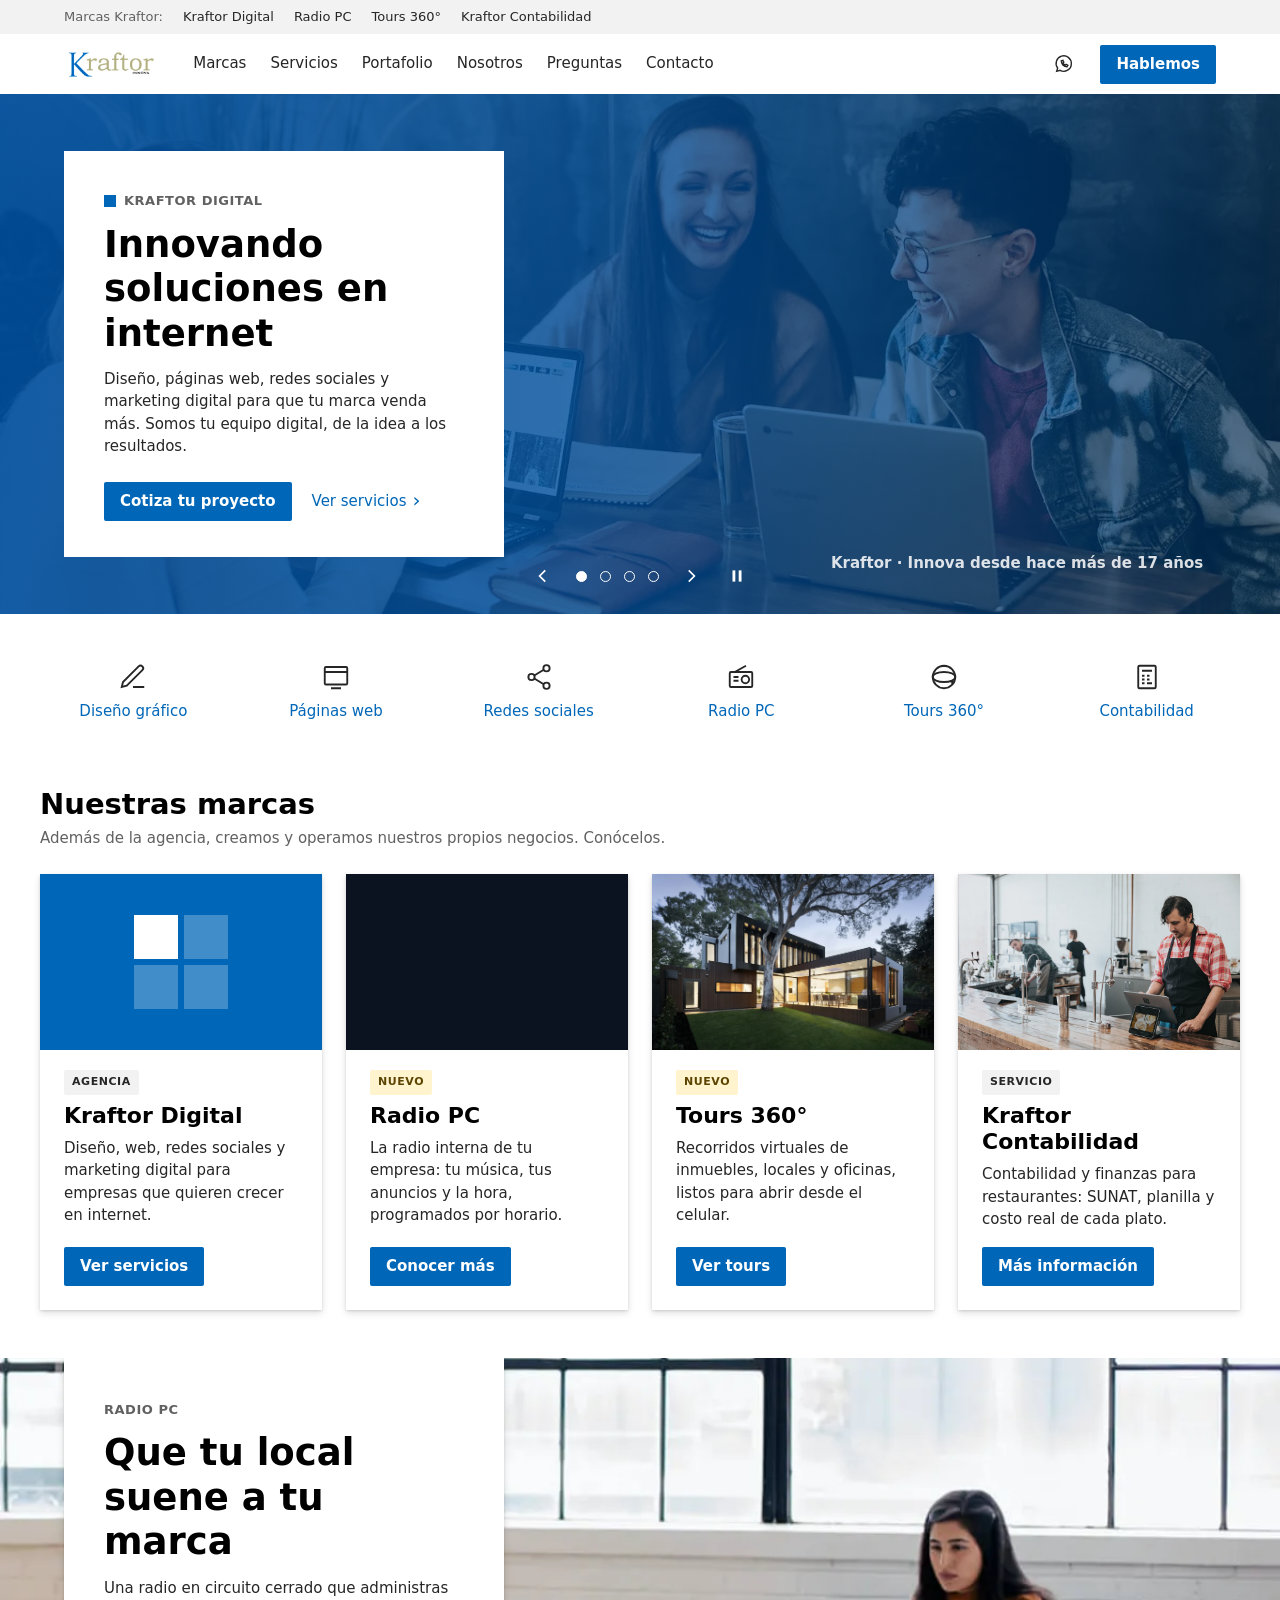
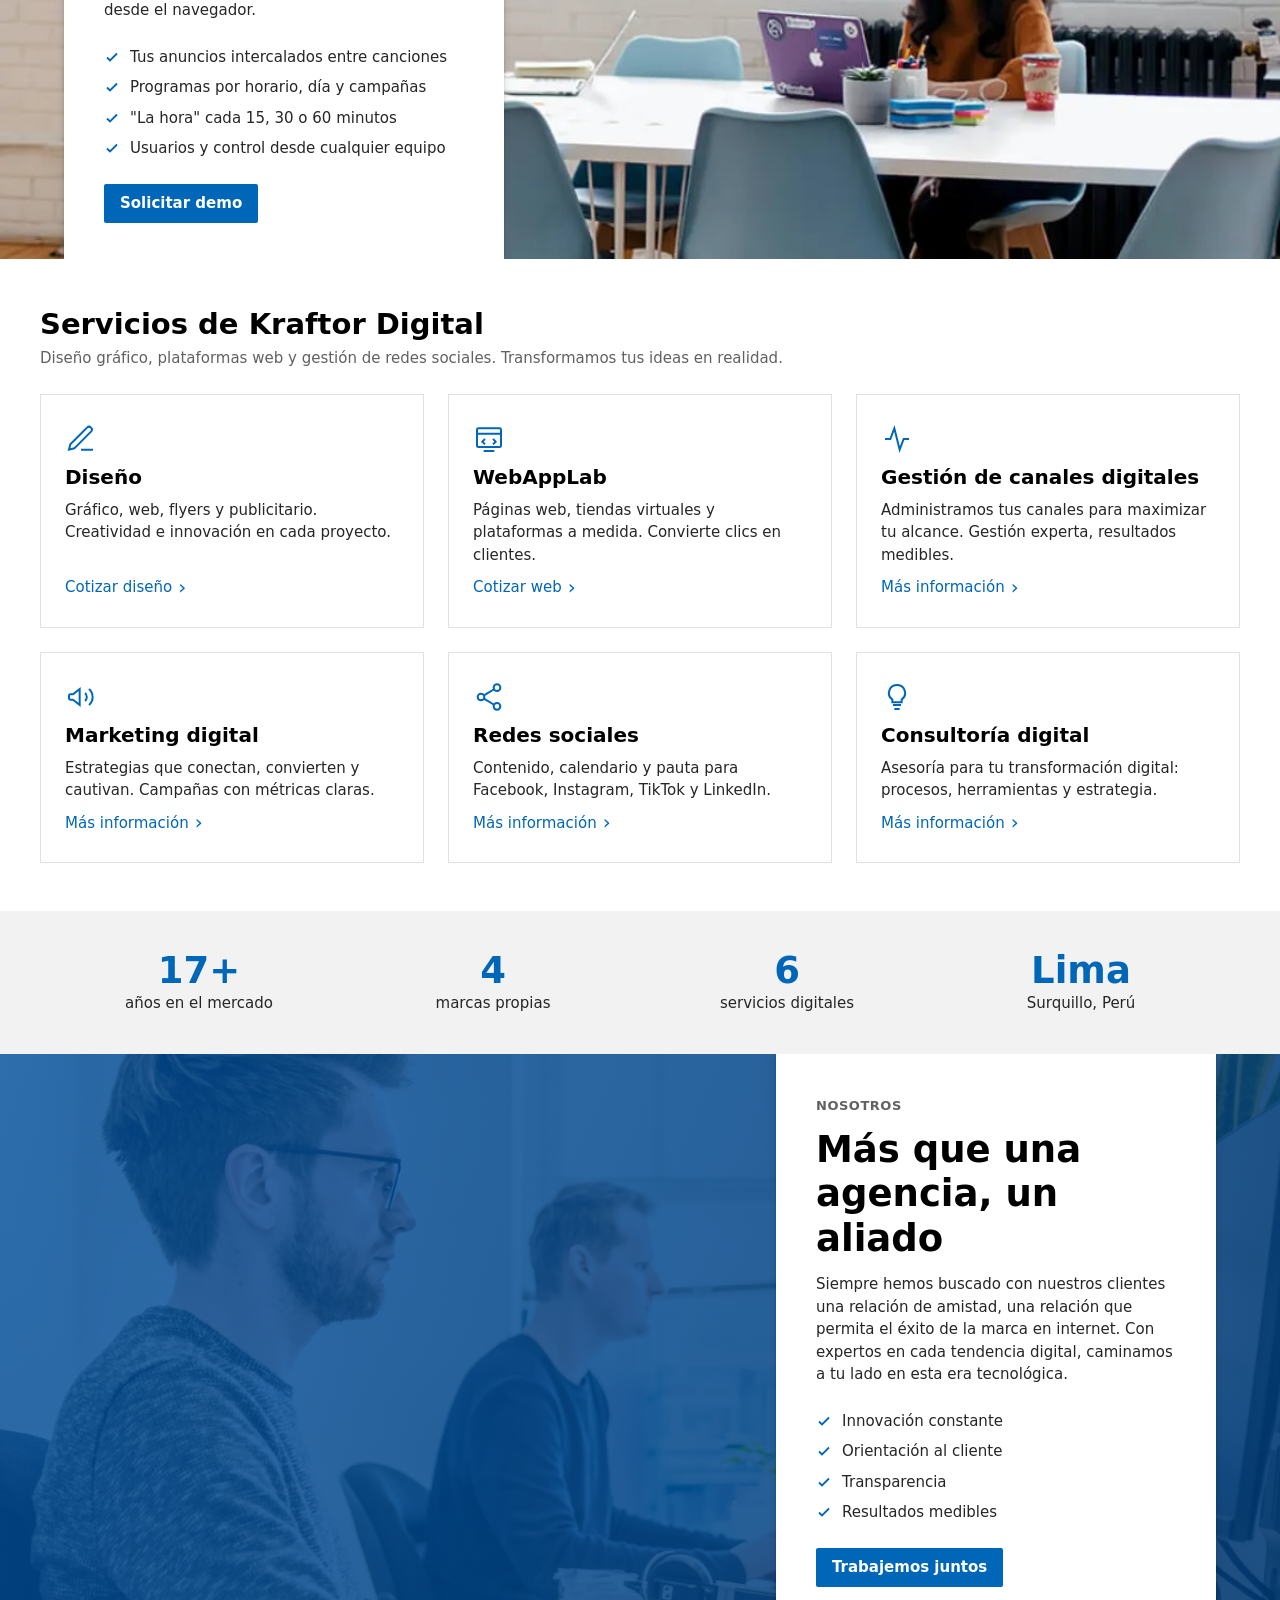
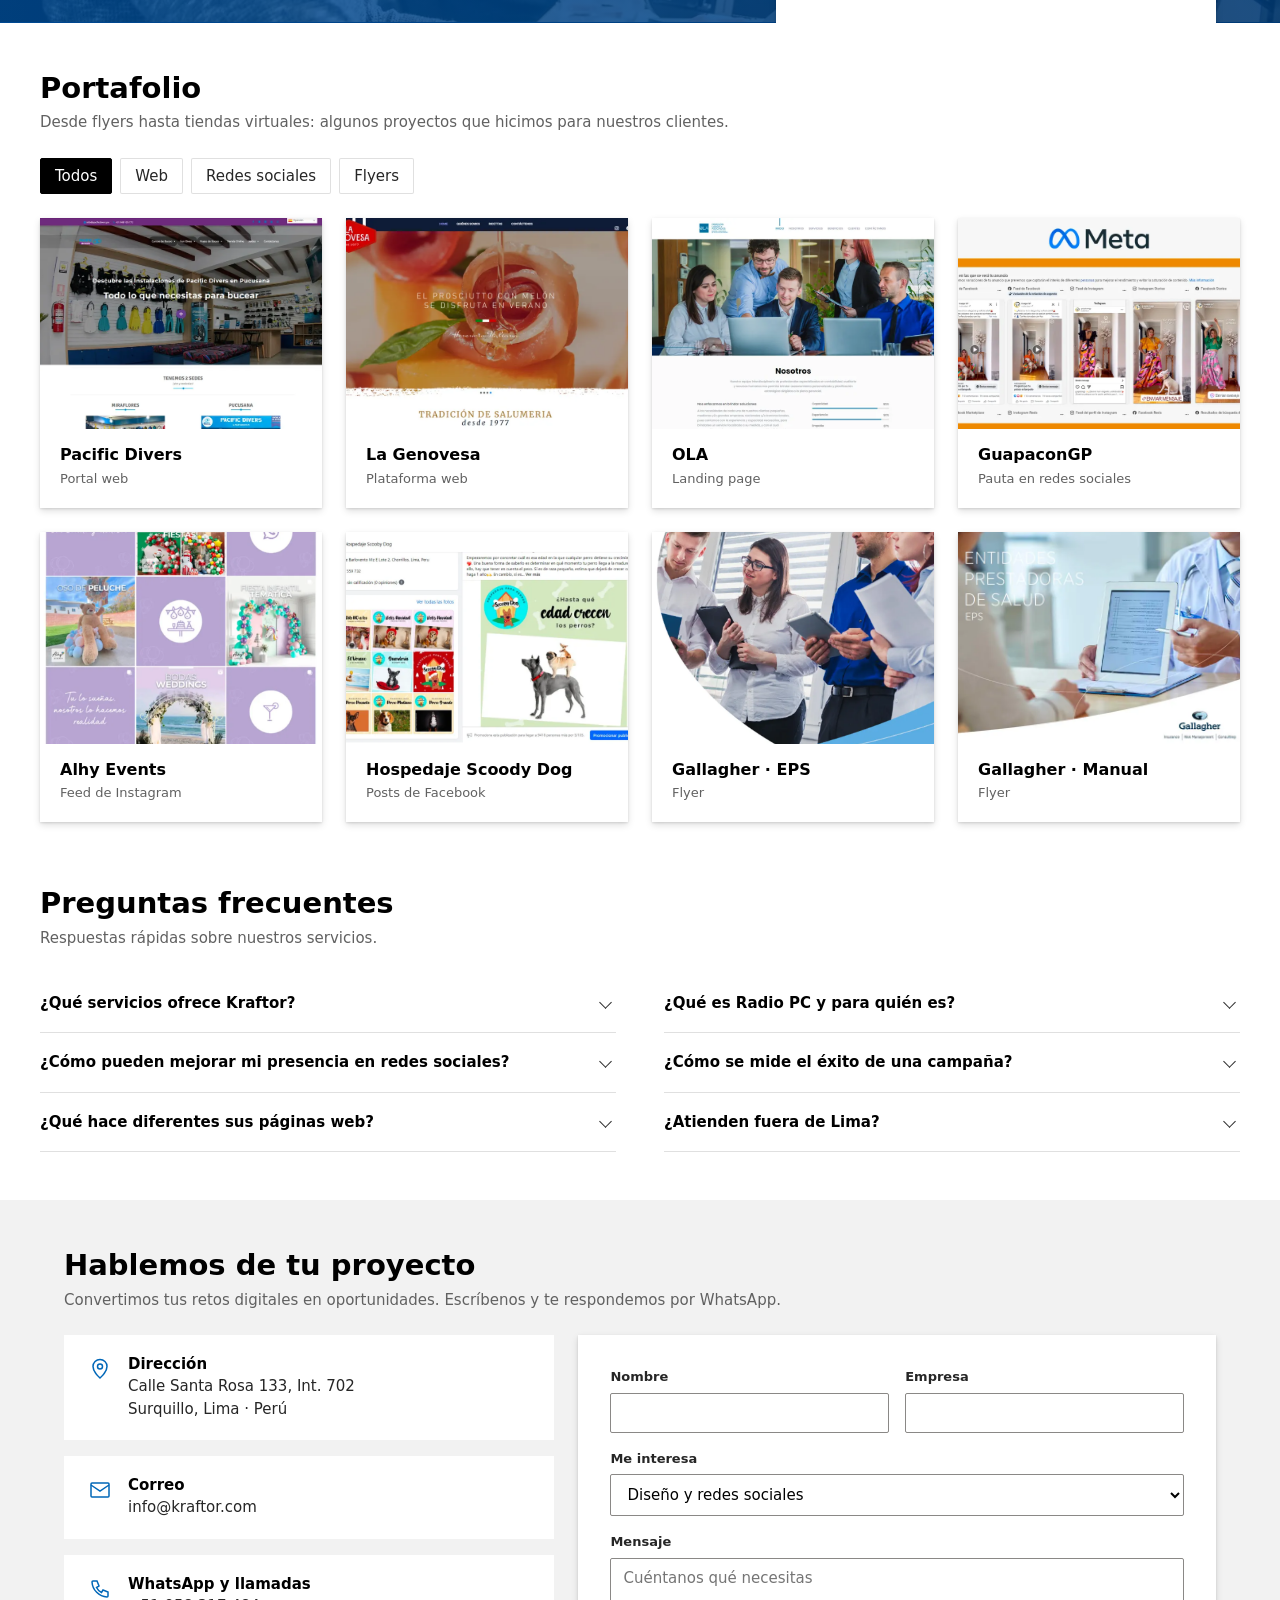
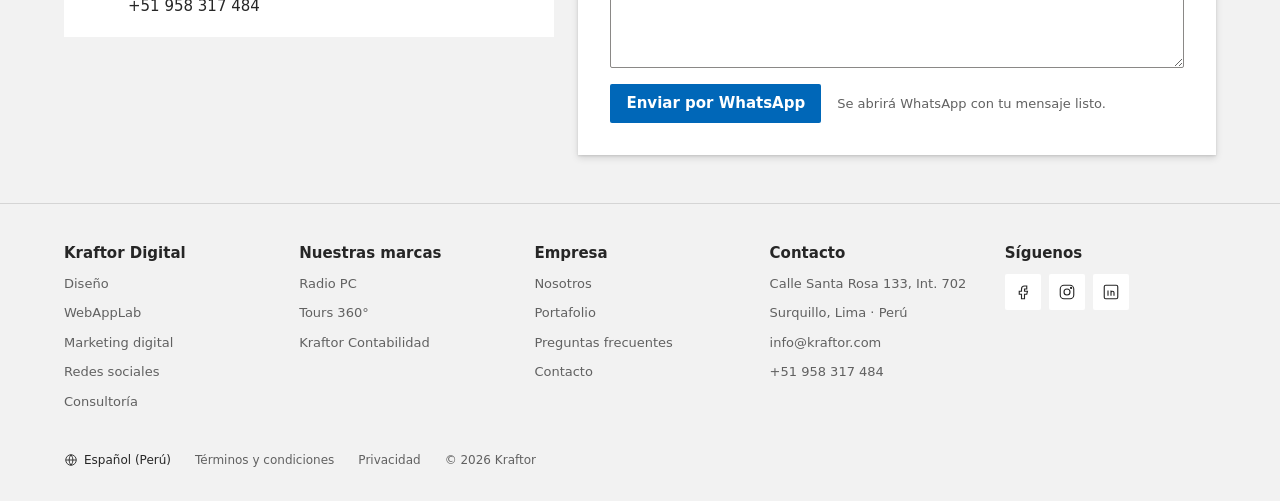
==== commit cb55db09: "Prueba: cambio título de marcas" ====
--- a/index.html
+++ b/index.html
@@ -146,7 +146,7 @@
   <!-- ============ MARCAS (grilla de 4) ============ -->
   <section class="seccion wrap" id="marcas">
     <div class="sec-head">
-      <h2>Las marcas de Kraftor</h2>
+      <h2>Nuestras marcas</h2>
       <p>Además de la agencia, creamos y operamos nuestros propios negocios. Conócelos.</p>
     </div>
     <div class="grid-4">
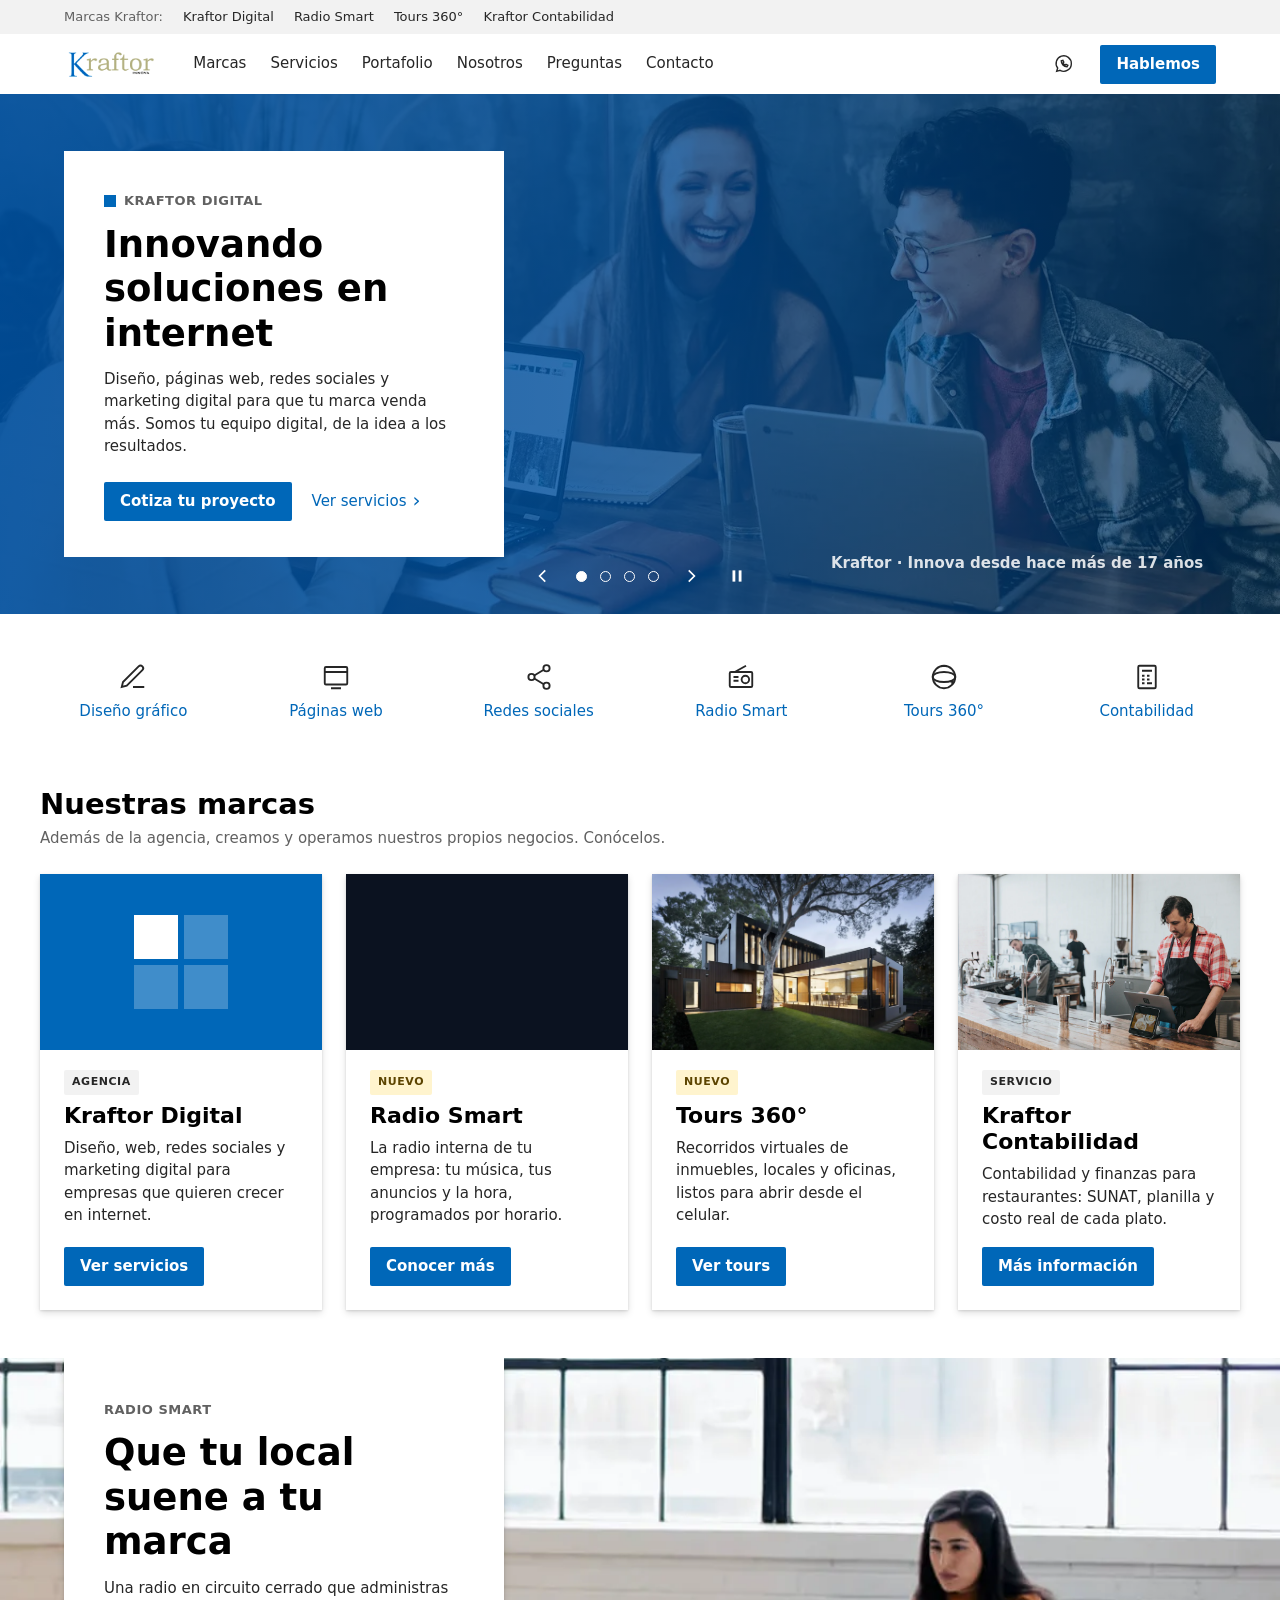
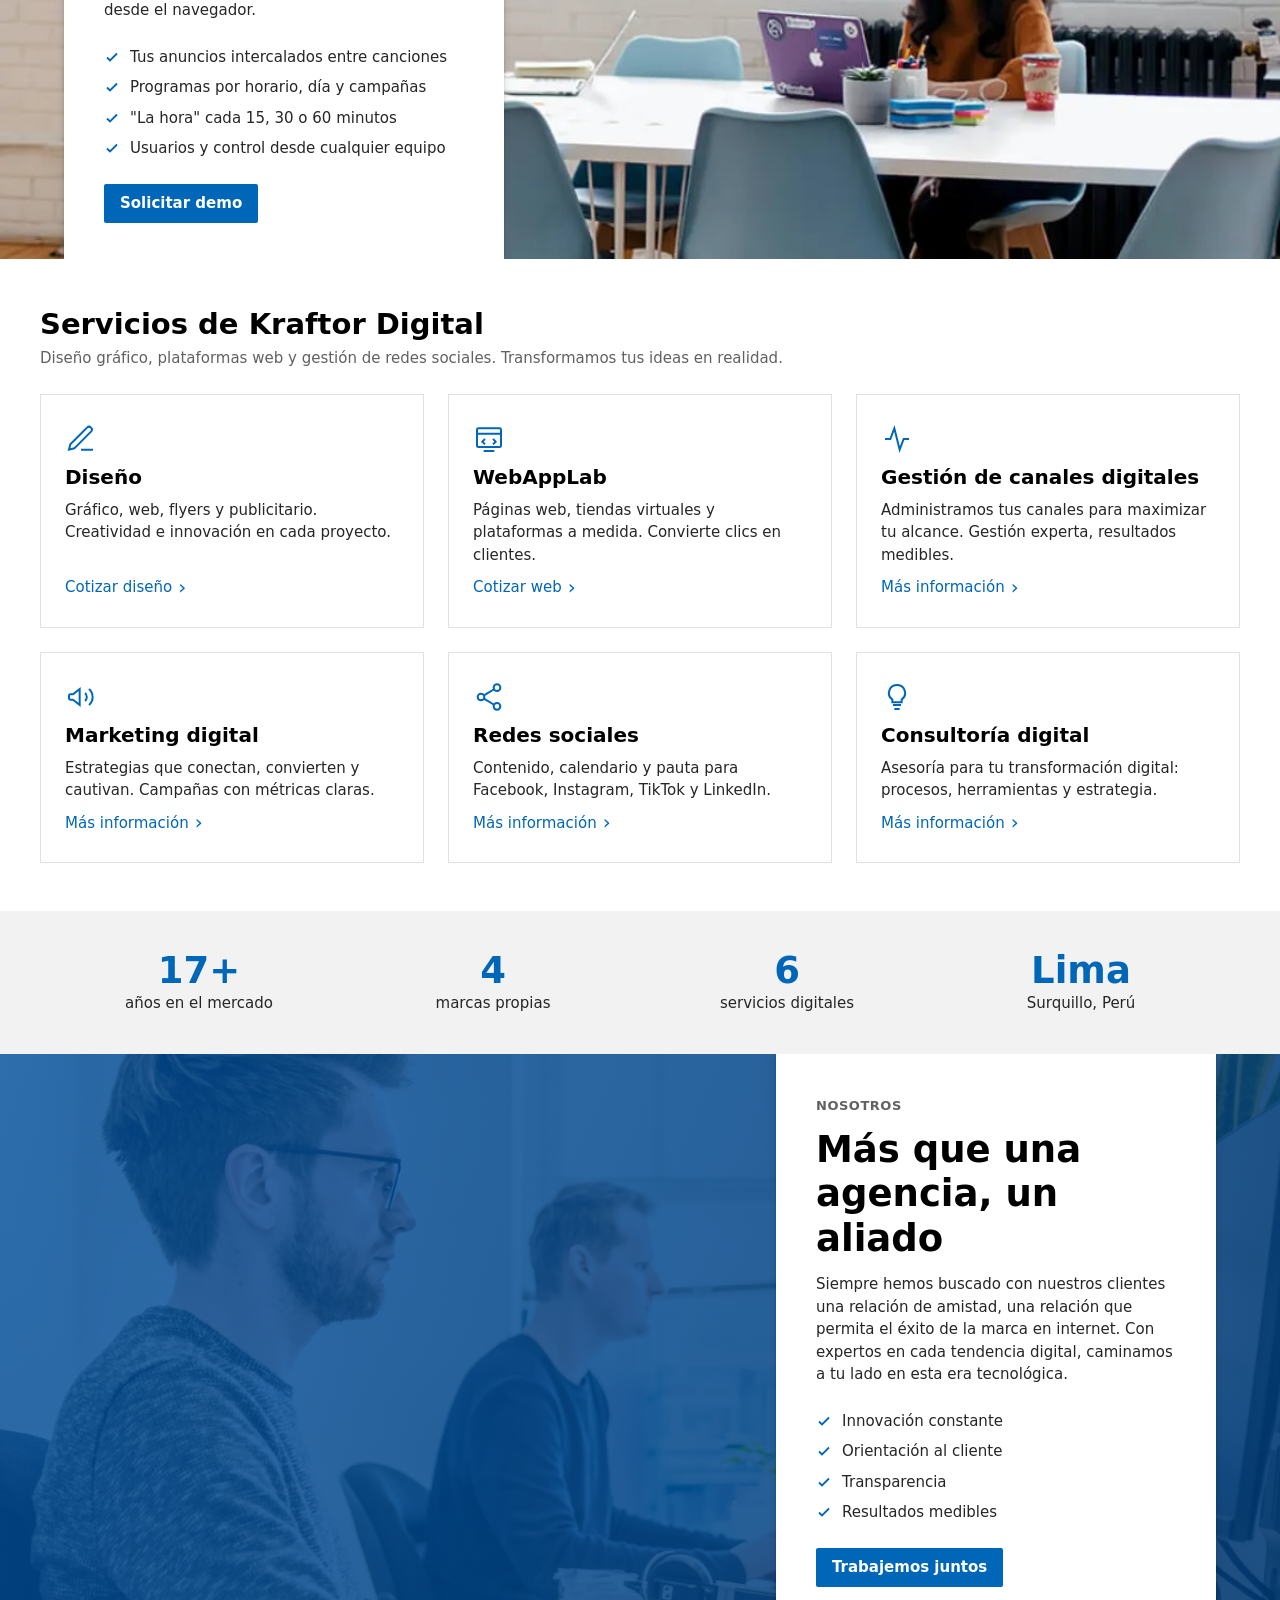
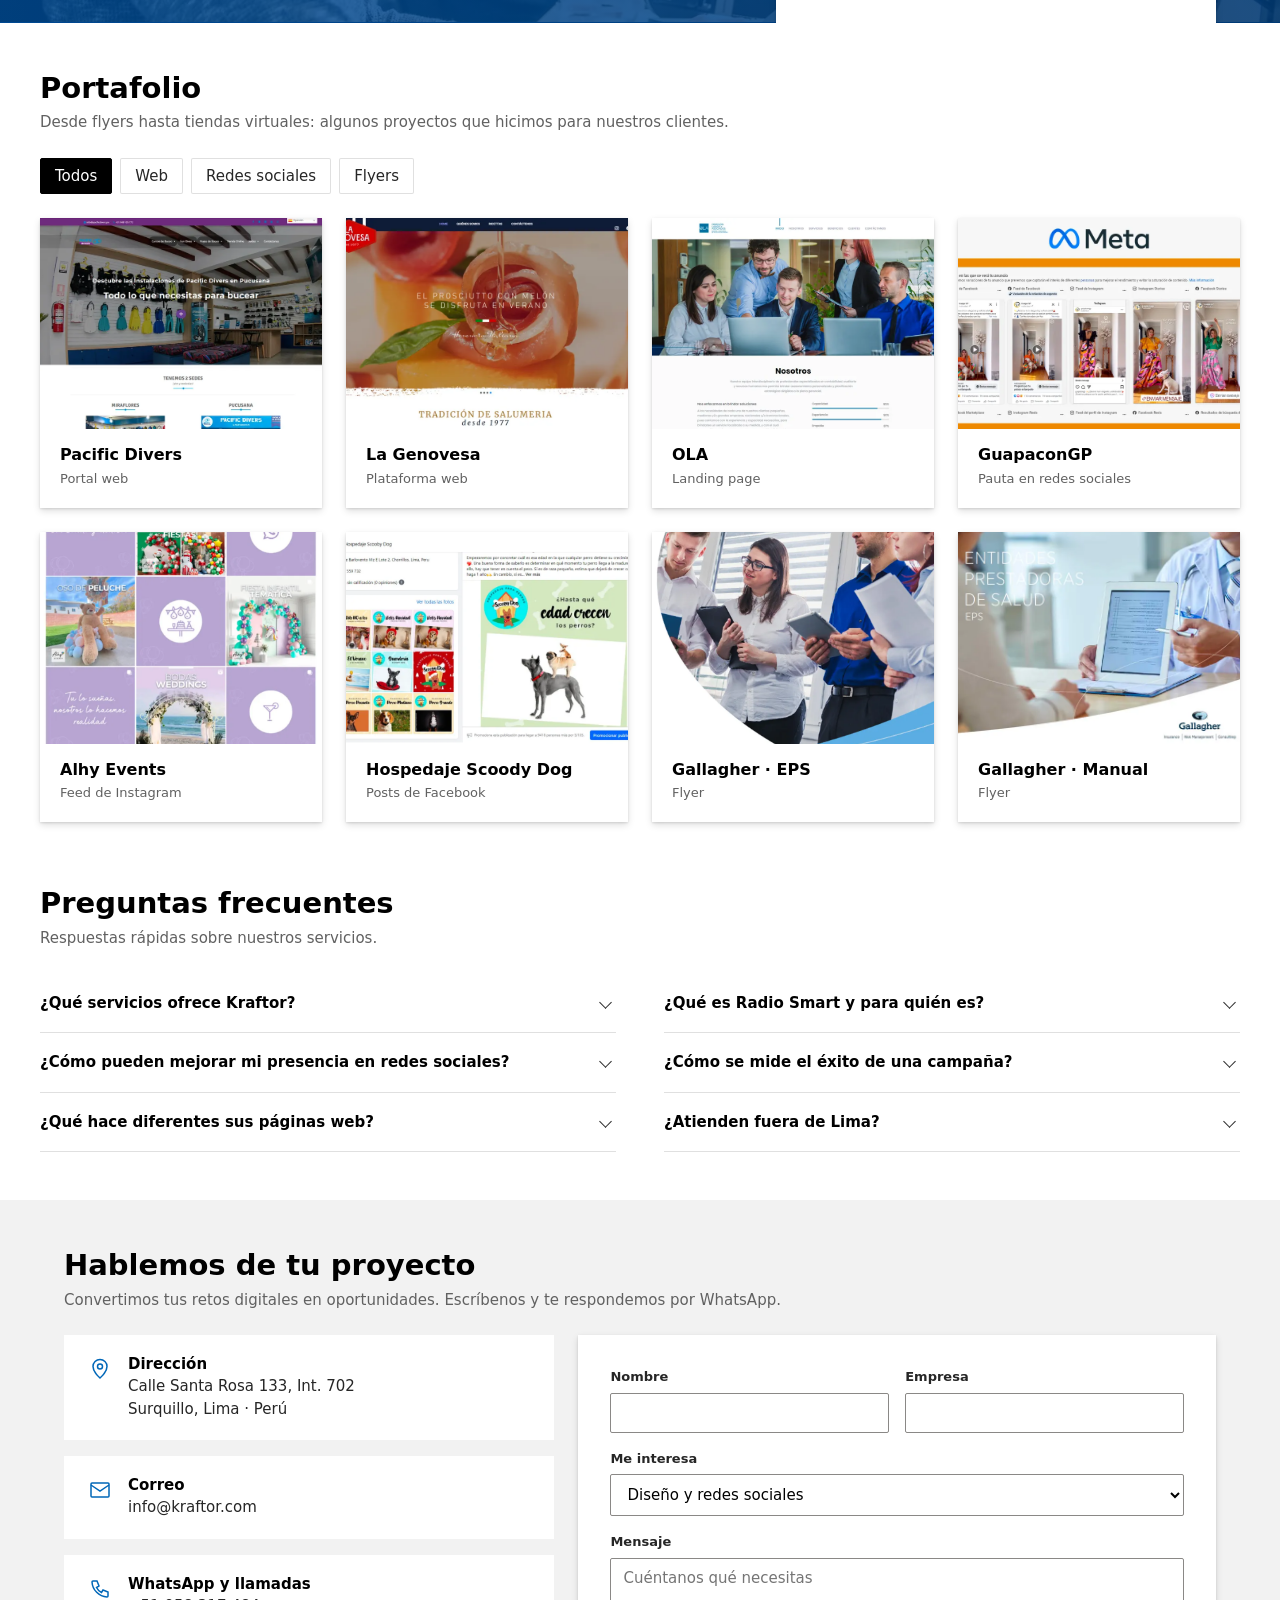
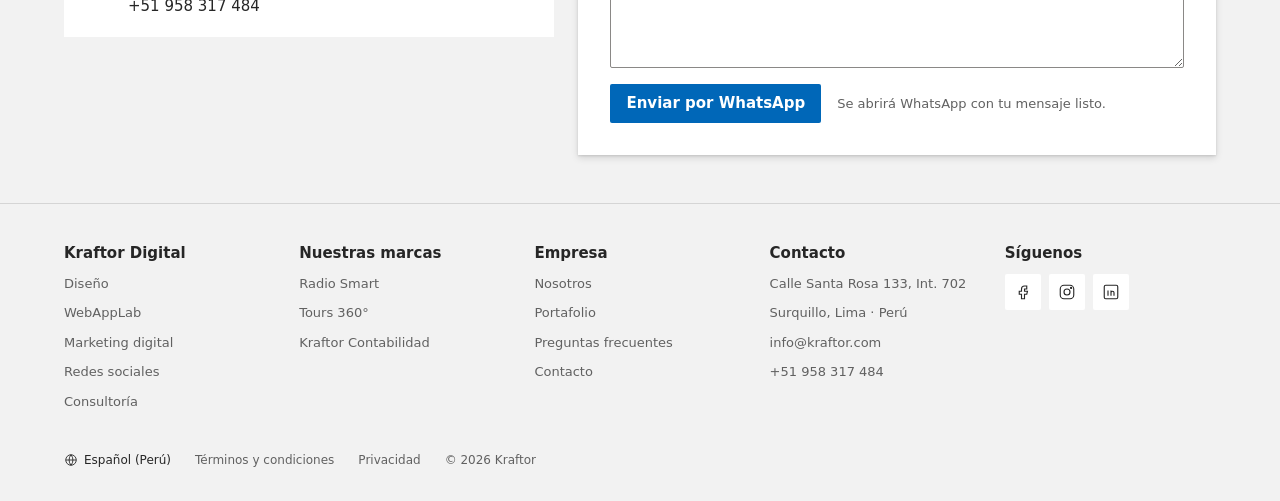
==== commit 5b5bc887: "Renombra Radio PC a Radio Smart en toda la web Co-Authored-By: Claude Opus 5.5 <noreply@anthropic.co" ====
--- a/index.html
+++ b/index.html
@@ -4,15 +4,18 @@
 <meta charset="utf-8" />
 <meta name="viewport" content="width=device-width, initial-scale=1" />
 <title>Kraftor · Innovando soluciones en internet</title>
-<meta name="description" content="Agencia digital en Lima: diseño, páginas web, redes sociales y marketing digital. Conoce también Radio PC, Tours 360° y Kraftor Contabilidad." />
+<meta name="description" content="Agencia digital en Lima: diseño, páginas web, redes sociales y marketing digital. Conoce también Radio Smart, Tours 360° y Kraftor Contabilidad." />
 <meta property="og:title" content="Kraftor · Innovando soluciones en internet" />
-<meta property="og:description" content="Diseño, páginas web, redes sociales y marketing digital. Y nuestras marcas: Radio PC, Tours 360° y Kraftor Contabilidad." />
+<meta property="og:description" content="Diseño, páginas web, redes sociales y marketing digital. Y nuestras marcas: Radio Smart, Tours 360° y Kraftor Contabilidad." />
 <meta property="og:type" content="website" />
 <meta property="og:url" content="https://kraftor.com/" />
 <meta property="og:image" content="https://kraftor.com/img/equipo-laptops-1600.webp" />
 <link rel="canonical" href="https://kraftor.com/" />
 <link rel="icon" href="img/favicon.png" />
 <link rel="stylesheet" href="css/styles.css" />
+<!-- Google Analytics (kraftor.com - GA4) -->
+<script async src="https://www.googletagmanager.com/gtag/js?id=G-J3P5W90GJN"></script>
+<script>window.dataLayer=window.dataLayer||[];function gtag(){dataLayer.push(arguments);}gtag('js',new Date());gtag('config','G-J3P5W90GJN');</script>
 </head>
 <body>
 
@@ -21,7 +24,7 @@
   <div class="wrap">
     <span>Marcas Kraftor:</span>
     <a href="#marcas">Kraftor Digital</a>
-    <a href="#radio-pc">Radio PC</a>
+    <a href="https://radiosmart.kraftor.com/" target="_blank" rel="noopener">Radio Smart</a>
     <a href="https://360.kraftor.com" target="_blank" rel="noopener">Tours 360°</a>
     <a href="https://contabilidad.kraftor.com" target="_blank" rel="noopener">Kraftor Contabilidad</a>
   </div>
@@ -82,12 +85,12 @@
         </div>
         <div class="wrap">
           <div class="tarjeta-hero">
-            <span class="eyebrow"><i class="marca-cuadro" style="background:#0b1220"></i>Radio PC · Nuevo</span>
+            <span class="eyebrow"><i class="marca-cuadro" style="background:#0b1220"></i>Radio Smart · Nuevo</span>
             <h2>Tu empresa, con su propia radio</h2>
             <p>Música, tus anuncios y la hora, en circuito cerrado. Ideal para tiendas, oficinas, restaurantes y centros comerciales.</p>
             <div class="acciones">
-              <a class="btn" href="#radio-pc">Conoce Radio PC</a>
-              <a class="link" data-wa-texto="Hola, quiero una demo de Radio PC" href="#contacto">Pedir demo</a>
+              <a class="btn" href="https://radiosmart.kraftor.com/" target="_blank" rel="noopener">Conoce Radio Smart</a>
+              <a class="link" data-wa-texto="Hola, quiero una demo de Radio Smart" href="#contacto">Pedir demo</a>
             </div>
           </div>
         </div>
@@ -137,7 +140,7 @@
       <li><a href="#servicios"><svg viewBox="0 0 24 24" fill="none" stroke="currentColor" stroke-width="1.5"><path d="M12 20h9M16.5 3.5a2.1 2.1 0 0 1 3 3L7 19l-4 1 1-4Z"/></svg>Diseño gráfico</a></li>
       <li><a href="#servicios"><svg viewBox="0 0 24 24" fill="none" stroke="currentColor" stroke-width="1.5"><rect x="3" y="4" width="18" height="14" rx="1"/><path d="M3 8h18M8 21h8"/></svg>Páginas web</a></li>
       <li><a href="#servicios"><svg viewBox="0 0 24 24" fill="none" stroke="currentColor" stroke-width="1.5"><circle cx="18" cy="5" r="2.5"/><circle cx="6" cy="12" r="2.5"/><circle cx="18" cy="19" r="2.5"/><path d="m8.2 10.8 7.6-4.6M8.2 13.2l7.6 4.6"/></svg>Redes sociales</a></li>
-      <li><a href="#radio-pc"><svg viewBox="0 0 24 24" fill="none" stroke="currentColor" stroke-width="1.5"><rect x="3" y="8" width="18" height="12" rx="1"/><path d="m7 8 9-5"/><circle cx="15.5" cy="14" r="3"/><path d="M6 12h4M6 15h4"/></svg>Radio PC</a></li>
+      <li><a href="https://radiosmart.kraftor.com/" target="_blank" rel="noopener"><svg viewBox="0 0 24 24" fill="none" stroke="currentColor" stroke-width="1.5"><rect x="3" y="8" width="18" height="12" rx="1"/><path d="m7 8 9-5"/><circle cx="15.5" cy="14" r="3"/><path d="M6 12h4M6 15h4"/></svg>Radio Smart</a></li>
       <li><a href="https://360.kraftor.com" target="_blank" rel="noopener"><svg viewBox="0 0 24 24" fill="none" stroke="currentColor" stroke-width="1.5"><ellipse cx="12" cy="12" rx="9" ry="4"/><path d="M12 3a9 9 0 0 1 0 18M12 3a9 9 0 0 0 0 18"/><path d="m17 15.5 2 .5-.5 2"/></svg>Tours 360°</a></li>
       <li><a href="https://contabilidad.kraftor.com" target="_blank" rel="noopener"><svg viewBox="0 0 24 24" fill="none" stroke="currentColor" stroke-width="1.5"><rect x="5" y="3" width="14" height="18" rx="1"/><path d="M8 7h8M8 11h2M12 11h2M8 14h2M12 14h2M8 17h2M12 17h4"/></svg>Contabilidad</a></li>
     </ul>
@@ -163,9 +166,9 @@
         <div class="card-img"><div class="ilus ilus-radio"><div class="mini-eq"><i></i><i></i><i></i><i></i><i></i><i></i><i></i></div></div></div>
         <div class="card-body">
           <span class="tag nuevo">Nuevo</span>
-          <h3>Radio PC</h3>
+          <h3>Radio Smart</h3>
           <p>La radio interna de tu empresa: tu música, tus anuncios y la hora, programados por horario.</p>
-          <a class="btn" href="#radio-pc">Conocer más</a>
+          <a class="btn" href="https://radiosmart.kraftor.com/" target="_blank" rel="noopener">Conocer más</a>
         </div>
       </article>
       <article class="card">
@@ -189,12 +192,12 @@
     </div>
   </section>
 
-  <!-- ============ BANDA: RADIO PC ============ -->
-  <section class="banda" id="radio-pc">
+  <!-- ============ BANDA: RADIO SMART ============ -->
+  <section class="banda" id="radio-smart">
     <img src="img/equipo-1200.webp" alt="" loading="lazy" />
     <div class="wrap">
       <div class="tarjeta-hero">
-        <span class="eyebrow">Radio PC</span>
+        <span class="eyebrow">Radio Smart</span>
         <h2>Que tu local suene a tu marca</h2>
         <p>Una radio en circuito cerrado que administras desde el navegador.</p>
         <ul class="lista-check">
@@ -203,7 +206,7 @@
           <li>"La hora" cada 15, 30 o 60 minutos</li>
           <li>Usuarios y control desde cualquier equipo</li>
         </ul>
-        <a class="btn" data-wa-texto="Hola, quiero una demo de Radio PC" href="#contacto">Solicitar demo</a>
+        <a class="btn" data-wa-texto="Hola, quiero una demo de Radio Smart" href="#contacto">Solicitar demo</a>
       </div>
     </div>
   </section>
@@ -318,12 +321,12 @@
     </div>
     <div class="faq">
       <div>
-        <details><summary>¿Qué servicios ofrece Kraftor?</summary><p>Diseño gráfico y web, desarrollo de páginas y plataformas, gestión de redes sociales, marketing digital y consultoría digital. Además tenemos marcas propias: Radio PC, Tours 360° y Kraftor Contabilidad.</p></details>
+        <details><summary>¿Qué servicios ofrece Kraftor?</summary><p>Diseño gráfico y web, desarrollo de páginas y plataformas, gestión de redes sociales, marketing digital y consultoría digital. Además tenemos marcas propias: Radio Smart, Tours 360° y Kraftor Contabilidad.</p></details>
         <details><summary>¿Cómo pueden mejorar mi presencia en redes sociales?</summary><p>Creamos una estrategia a tu medida: calendario de contenidos, diseño de piezas, pauta publicitaria y reportes para medir el engagement y las ventas.</p></details>
         <details><summary>¿Qué hace diferentes sus páginas web?</summary><p>Sitios rápidos, atractivos y pensados para buscadores y celulares, con una experiencia de usuario clara para que tus visitas se conviertan en clientes.</p></details>
       </div>
       <div>
-        <details><summary>¿Qué es Radio PC y para quién es?</summary><p>Es la radio interna de tu empresa: música, anuncios propios y la hora, en circuito cerrado. Pensada para tiendas, oficinas, restaurantes y locales con público.</p></details>
+        <details><summary>¿Qué es Radio Smart y para quién es?</summary><p>Es la radio interna de tu empresa: música, anuncios propios y la hora, en circuito cerrado. Pensada para tiendas, oficinas, restaurantes y locales con público.</p></details>
         <details><summary>¿Cómo se mide el éxito de una campaña?</summary><p>Con métricas y análisis de datos: alcance, interacción, clics, mensajes y ventas. Ajustamos la estrategia para buscar el mejor retorno de inversión.</p></details>
         <details><summary>¿Atienden fuera de Lima?</summary><p>Sí. Estamos en Surquillo, Lima, y trabajamos de forma remota con clientes de todo el Perú.</p></details>
       </div>
@@ -360,7 +363,7 @@
               <option>Diseño y redes sociales</option>
               <option>Página web o tienda virtual</option>
               <option>Marketing digital</option>
-              <option>Radio PC</option>
+              <option>Radio Smart</option>
               <option>Tours 360°</option>
               <option>Kraftor Contabilidad</option>
               <option>Otro</option>
@@ -387,7 +390,7 @@
       </div>
       <div>
         <h4>Nuestras marcas</h4>
-        <ul><li><a href="#radio-pc">Radio PC</a></li><li><a href="https://360.kraftor.com" target="_blank" rel="noopener">Tours 360°</a></li><li><a href="https://contabilidad.kraftor.com" target="_blank" rel="noopener">Kraftor Contabilidad</a></li></ul>
+        <ul><li><a href="https://radiosmart.kraftor.com/" target="_blank" rel="noopener">Radio Smart</a></li><li><a href="https://360.kraftor.com" target="_blank" rel="noopener">Tours 360°</a></li><li><a href="https://contabilidad.kraftor.com" target="_blank" rel="noopener">Kraftor Contabilidad</a></li></ul>
       </div>
       <div>
         <h4>Empresa</h4>
--- a/css/styles.css
+++ b/css/styles.css
@@ -123,7 +123,7 @@
 .card p { color: var(--grafito); font-size: 15px; flex: 1; }
 .card .btn { align-self: flex-start; margin-top: 8px; }
 
-/* Tarjeta-ilustración (Radio PC, Kraftor Digital) */
+/* Tarjeta-ilustración (Radio Smart, Kraftor Digital) */
 .ilus { width: 100%; height: 100%; display: grid; place-items: center; }
 .ilus-radio { background: #0b1220; }
 .ilus-radio .mini-eq { display: flex; align-items: flex-end; gap: 6px; height: 80px; }
